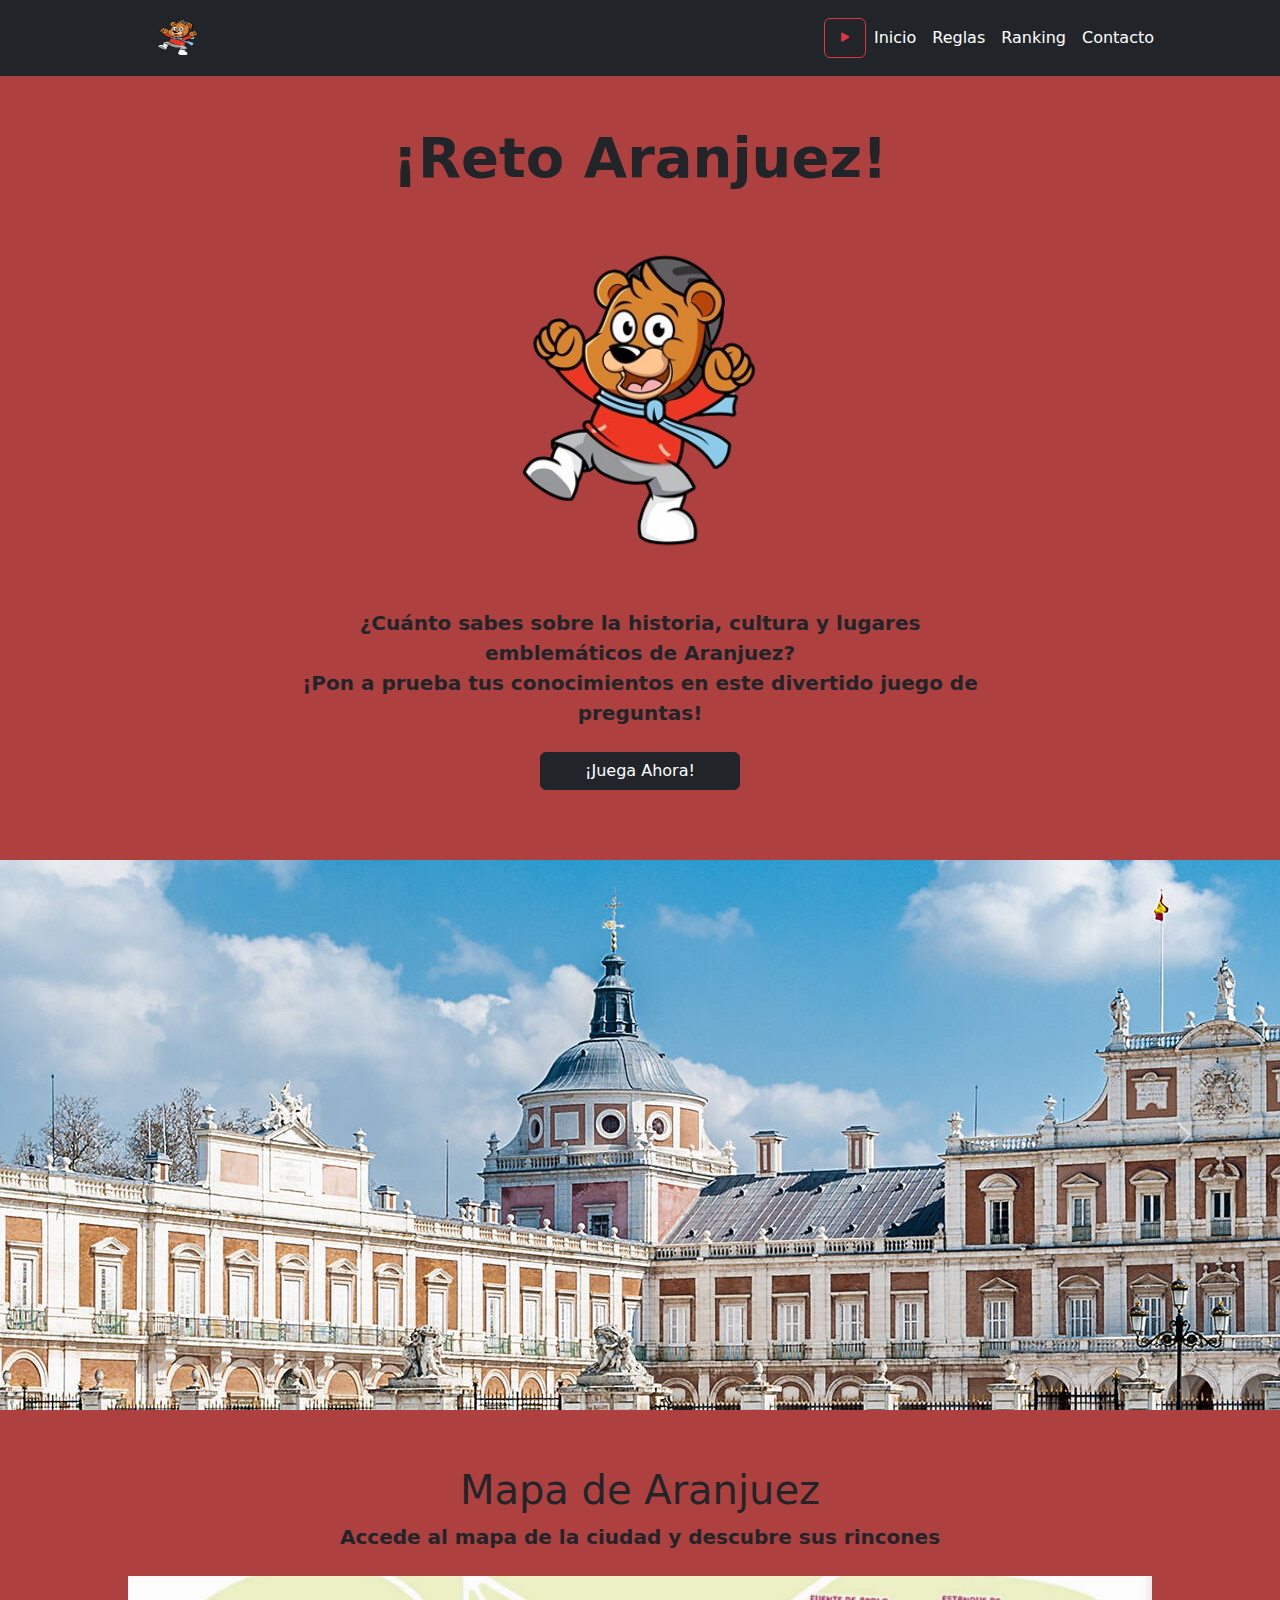
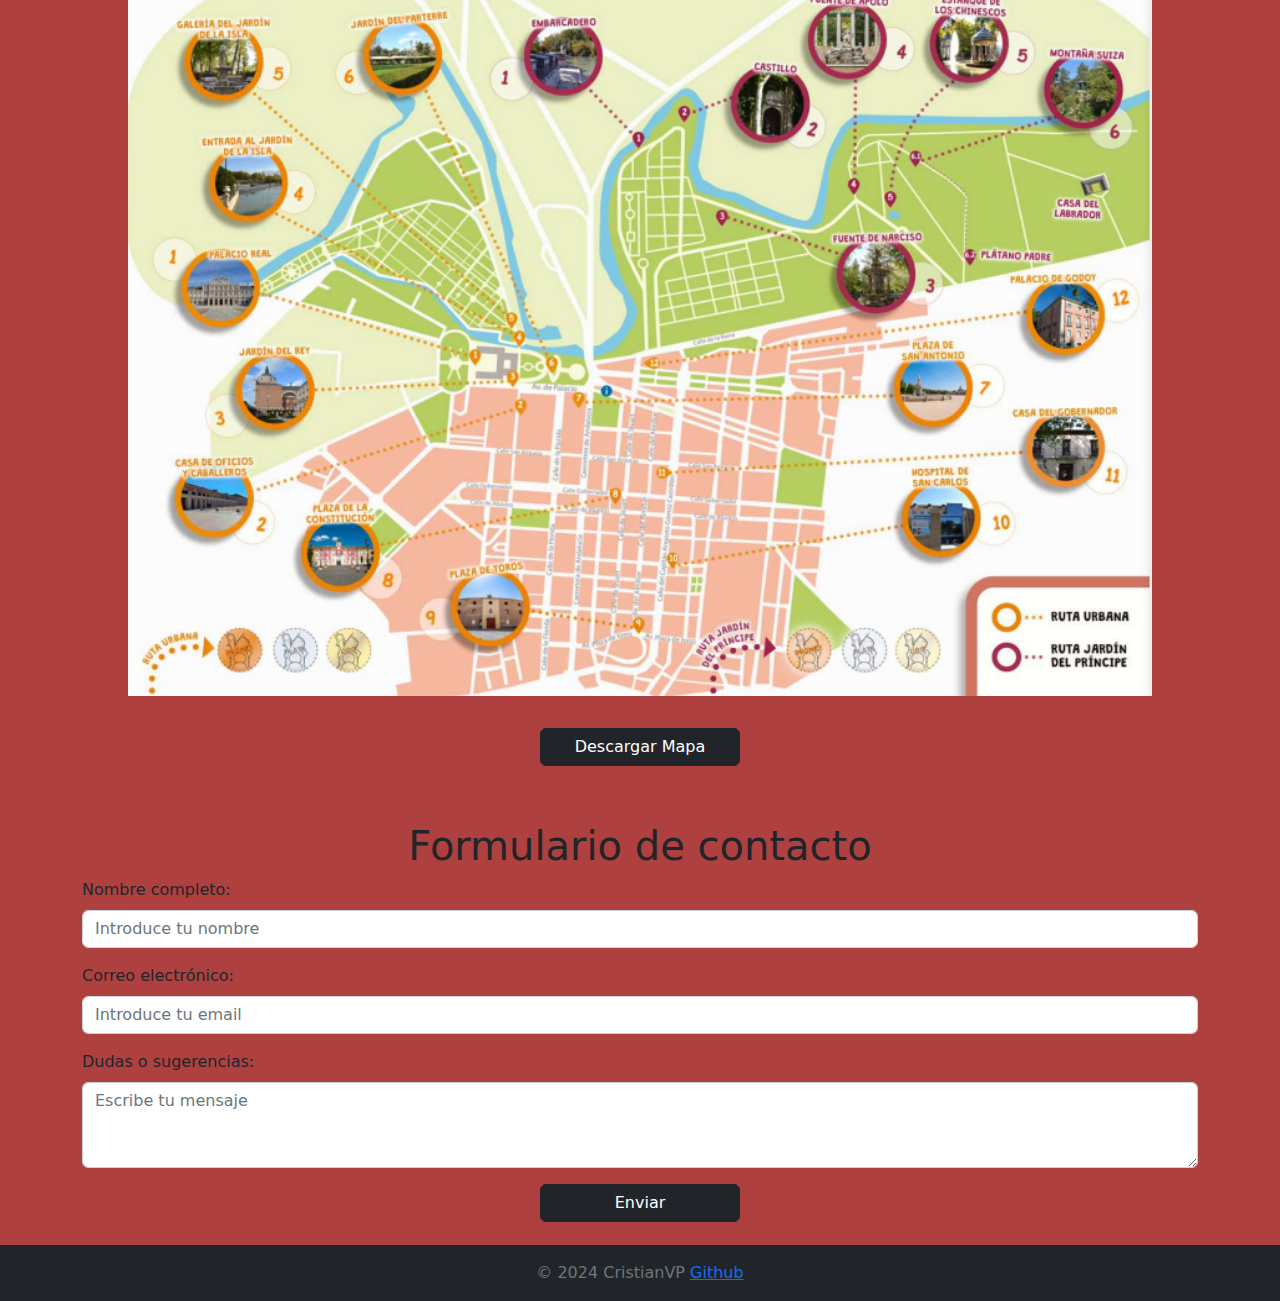
==== index.html @ f4d8a0d3 "cambio footer" ====
<!DOCTYPE html>
<html lang="en">

<head>
  <meta charset="utf-8" />
  <meta name="viewport" content="width=device-width, initial-scale=1, shrink-to-fit=no" />
  <meta name="description" content="Test your knowledge of Aranjuez in this fun and educational quiz game!" />
  <meta name="author" content="" />
  <title>Reto Aranjuez</title>
  <link rel="icon" type="image/x-icon" href="images/bear-7269323_1280.png" />
  <link href="https://cdn.jsdelivr.net/npm/bootstrap@5.3.3/dist/css/bootstrap.min.css" rel="stylesheet"
    integrity="sha384-QWTKZyjpPEjISv5WaRU9OFeRpok6YctnYmDr5pNlyT2bRjXh0JMhjY6hW+ALEwIH" crossorigin="anonymous">
  <link rel="stylesheet" href="https://cdn.jsdelivr.net/npm/bootstrap-icons@1.9.1/font/bootstrap-icons.css">
  <link href="css/styles.css" rel="stylesheet" />
</head>

<body>
  <nav class="navbar navbar-expand-lg navbar-light bg-dark">
    <div class="container px-lg-5">
      <a class="navbar-brand" href="#!">
        <img src="images/bear-7269323_1280.png" alt="Reto Aranjuez Logo" width="120" height="50">
      </a>
      <button class="navbar-toggler" type="button" data-bs-toggle="collapse" data-bs-target="#navbarSupportedContent"
        aria-controls="navbarSupportedContent" aria-expanded="false" aria-label="Toggle navigation">
        <span class="navbar-toggler-icon"></span>
      </button>
      <div class="collapse navbar-collapse" id="navbarSupportedContent">
        <ul class="navbar-nav ms-auto mb-2 mb-lg-0">
          <audio id="audio" src="audio.mp3" type="audio"></audio>
          <button id="btnReproducir" class="btn btn-outline-danger">
            <span id="iconoReproducir" class="bi bi-play-fill"></span>
          </button>

          <li class="nav-item">
            <a class="nav-link" aria-current="page" href="">Inicio</a>
          </li>
          <li class="nav-item">
            <a class="nav-link" href="#!">Reglas</a>
          </li>
          <li class="nav-item">
            <a class="nav-link" href="#!">Ranking</a>
          </li>
          <li class="nav-item">
            <a class="nav-link" href="contacto.html">Contacto</a>
          </li>
        </ul>
      </div>
    </div>
  </nav>

  <header class="py-5 hero-section">
    <div class="container px-lg-5">
      <div class="row d-flex justify-content-center align-items-center text-center">
        <div class="col-lg-8 col-md-10 mx-auto">
          <h1 class="display-4 fw-bold">¡Reto Aranjuez!</h1>
          <img src="images/bear-7269323_1280.png" width="100%"></img>
          <p class="lead mb-4 fw-bold">¿Cuánto sabes sobre la historia, cultura y lugares emblemáticos de Aranjuez?
            <br>¡Pon a
            prueba tus conocimientos en este divertido juego de preguntas!</p>
          <a class="btn btn-dark" href="#!">¡Juega Ahora!</a>
        </div>
      </div>
    </div>
  </header>

  <div id="carouselExample" class="carousel slide">
    <div class="carousel-inner">
      <div class="carousel-item active">
        <img src="images/aranjuez.jpg" alt="palacio">
      </div>
      <div class="carousel-item">
        <img src="images/aranjuez2.jpeg" alt="chinescos">
      </div>
      <div class="carousel-item">
        <img src="images/aranjuez3.jpg" alt="fuente">
      </div>
    </div>
    <button class="carousel-control-prev" type="button" data-bs-target="#carouselExample" data-bs-slide="prev">
      <span class="carousel-control-prev-icon" aria-hidden="true"></span>
      <span class="visually-hidden">Previous</span>
    </button>
    <button class="carousel-control-next" type="button" data-bs-target="#carouselExample" data-bs-slide="next">
      <span class="carousel-control-next-icon" aria-hidden="true"></span>
      <span class="visually-hidden">Next</span>
    </button>
  </div>

  <div class="map">
    <h1 class="title-form">Mapa de Aranjuez</h1>
    <p class="lead mb-4 fw-bold text-center">Accede al mapa de la ciudad y descubre sus rincones</p>
    <div class="map-image">
      <img src="images/mapa.png" alt="Aranjuez Map Image" width="1080" height="720">
    </div>
    <button type="button" class="btn btn-dark" download="mapa.png">Descargar Mapa</button>
  </div>

  <div class="container mt-3">
    <h1 class="title-form">Formulario de contacto</h1>
    <div class="mb-3">
      <label for="nombre" class="form-label">Nombre completo:</label>
      <input type="text" class="form-control" id="nombre" name="nombre" placeholder="Introduce tu nombre" required>
    </div>

    <div class="mb-3">
      <label for="email" class="form-label">Correo electrónico:</label>
      <input type="email" class="form-control" id="email" name="email" placeholder="Introduce tu email" required>
    </div>

    <div class="mb-3">
      <label for="dudas" class="form-label">Dudas o sugerencias:</label>
      <textarea class="form-control" id="dudas" name="dudas" rows="3" placeholder="Escribe tu mensaje"
        required></textarea>
    </div>

    <button type="submit" class="btn btn-dark">Enviar</button>
    </form>
  </div>

  <footer class="py-3 bg-dark">
    <div class="container">
      <p class="m-0 text-center text-muted ">
        &copy; 2024 CristianVP <a href="https://github.com/cristianvpe">Github</a>
      </p>
    </div>
  </footer>
  <script src="https://code.jquery.com/jquery-3.6.3.min.js"></script>
  <script src="https://cdn.jsdelivr.net/npm/bootstrap@5.3.3/dist/js/bootstrap.bundle.min.js"></script>
 
  <script src="js/scripts.js"></script>
</body>

</html>
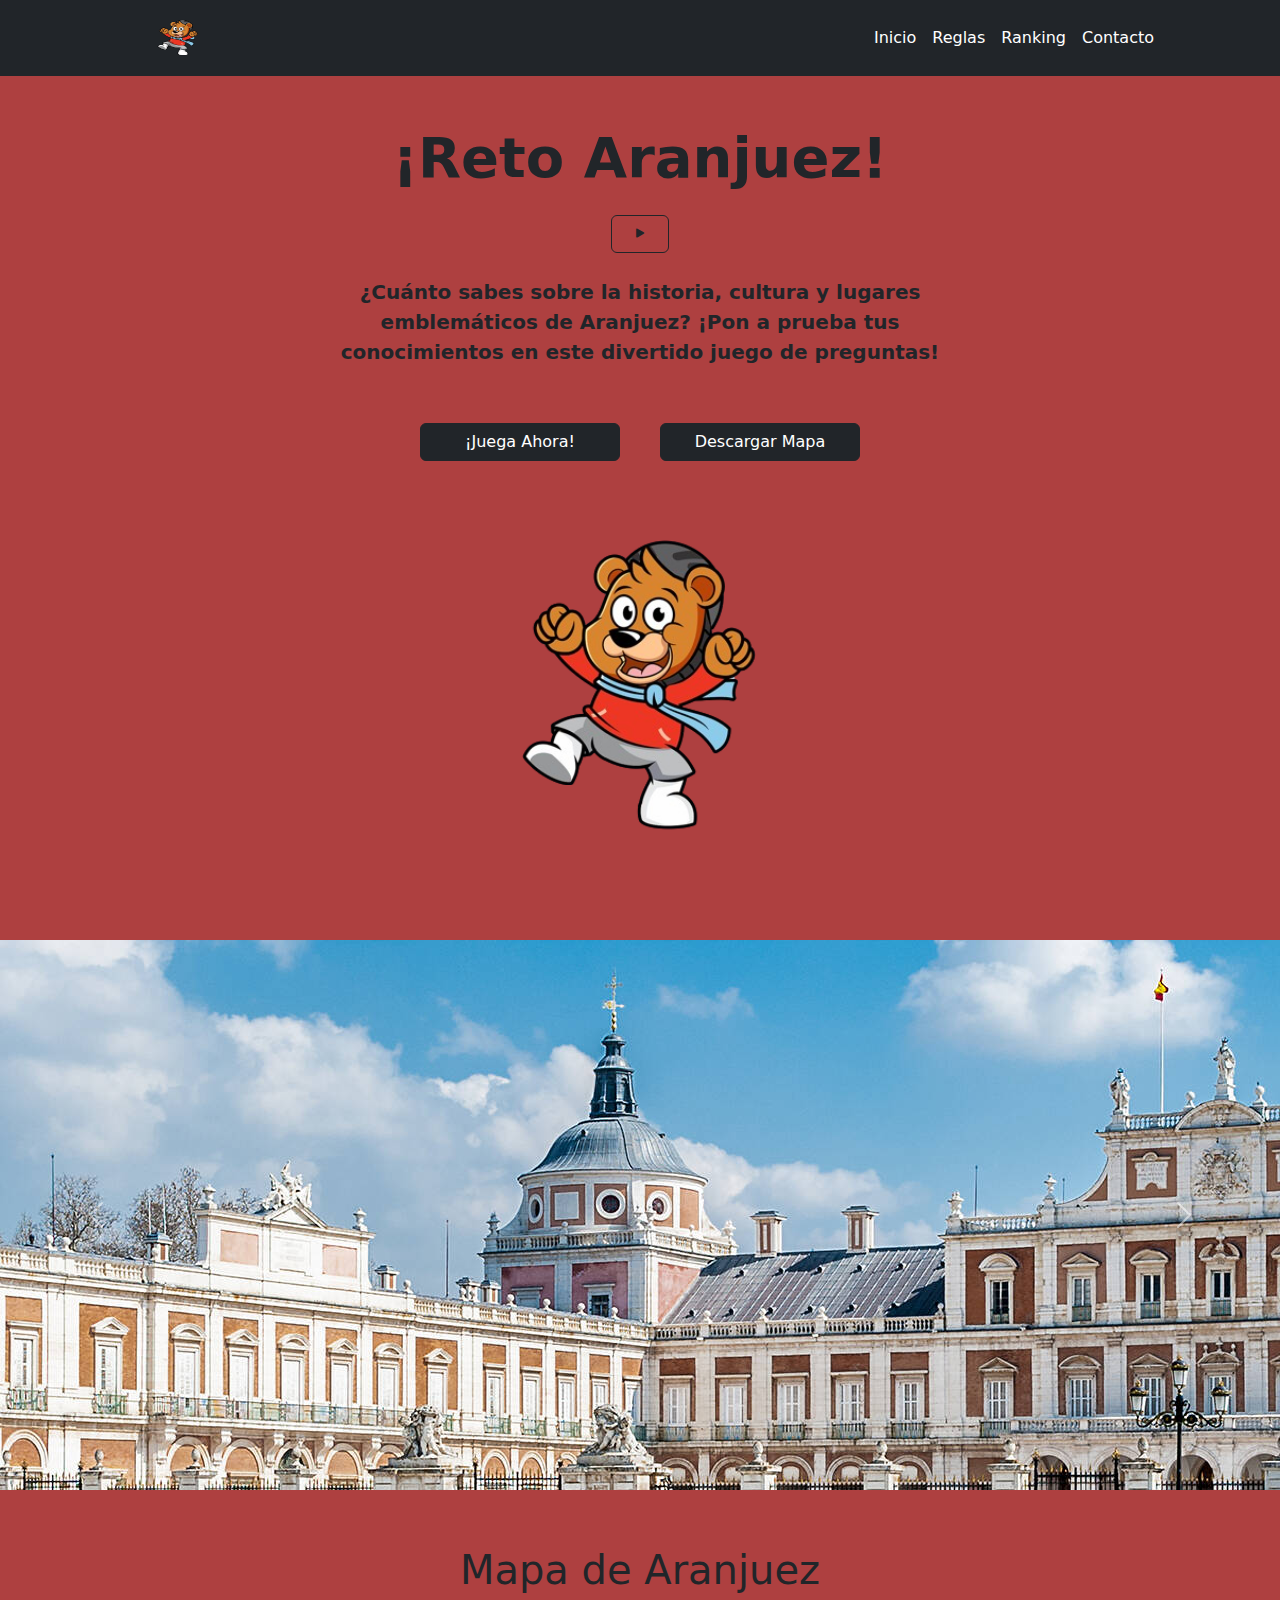
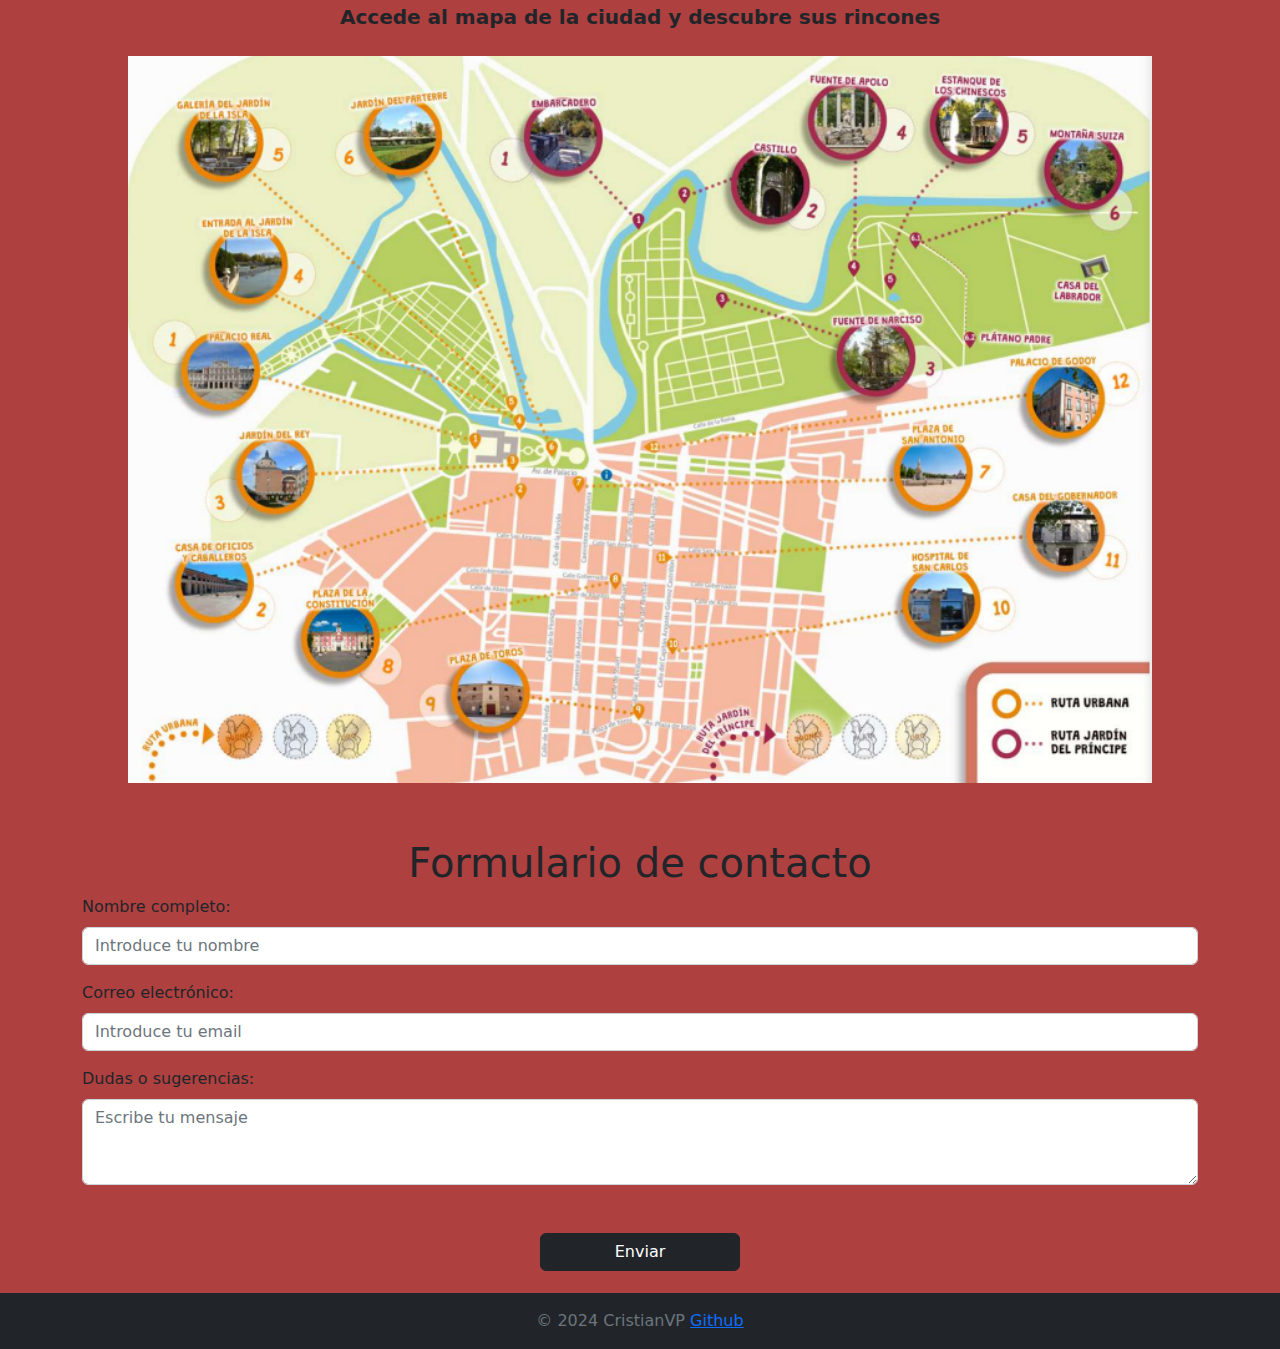
==== commit 25299d90: "modificaciones" ====
--- a/index.html
+++ b/index.html
@@ -26,10 +26,10 @@
       </button>
       <div class="collapse navbar-collapse" id="navbarSupportedContent">
         <ul class="navbar-nav ms-auto mb-2 mb-lg-0">
-          <audio id="audio" src="audio.mp3" type="audio"></audio>
+          <!-- <audio id="audio" src="audio.mp3" type="audio"></audio>
           <button id="btnReproducir" class="btn btn-outline-danger">
             <span id="iconoReproducir" class="bi bi-play-fill"></span>
-          </button>
+          </button> -->
 
           <li class="nav-item">
             <a class="nav-link" aria-current="page" href="">Inicio</a>
@@ -41,7 +41,7 @@
             <a class="nav-link" href="#!">Ranking</a>
           </li>
           <li class="nav-item">
-            <a class="nav-link" href="contacto.html">Contacto</a>
+            <a class="nav-link" href="#!">Contacto</a>
           </li>
         </ul>
       </div>
@@ -52,12 +52,28 @@
     <div class="container px-lg-5">
       <div class="row d-flex justify-content-center align-items-center text-center">
         <div class="col-lg-8 col-md-10 mx-auto">
-          <h1 class="display-4 fw-bold">¡Reto Aranjuez!</h1>
+
+          <h1 class="display-4 fw-bold mb-4">¡Reto Aranjuez!</h1>
+
+          <div class="audio-controls text-center">
+            <audio id="audio" src="audio.mp3" type="audio"></audio>
+            <button id="btnReproducir" class="btn btn-outline-dark">
+              <span id="iconoReproducir" class="bi bi-play-fill"></span>
+            </button>
+          </div>
+
+          <div class="text-content mt-4">
+            <p class="lead mb-4 fw-bold">¿Cuánto sabes sobre la historia, cultura y lugares emblemáticos de Aranjuez?
+              ¡Pon a prueba tus conocimientos en este divertido juego de preguntas!</p>
+          </div>
+
+          <div class="d-flex justify-content-center">
+            <a class="btn btn-dark me-2" href="#!">¡Juega Ahora!</a>
+            <div class=""></div>
+            <a class="btn btn-dark" href="images/mapa.png">Descargar Mapa</a>
+          </div>
+
           <img src="images/bear-7269323_1280.png" width="100%"></img>
-          <p class="lead mb-4 fw-bold">¿Cuánto sabes sobre la historia, cultura y lugares emblemáticos de Aranjuez?
-            <br>¡Pon a
-            prueba tus conocimientos en este divertido juego de preguntas!</p>
-          <a class="btn btn-dark" href="#!">¡Juega Ahora!</a>
         </div>
       </div>
     </div>
@@ -89,9 +105,8 @@
     <h1 class="title-form">Mapa de Aranjuez</h1>
     <p class="lead mb-4 fw-bold text-center">Accede al mapa de la ciudad y descubre sus rincones</p>
     <div class="map-image">
-      <img src="images/mapa.png" alt="Aranjuez Map Image" width="1080" height="720">
+      <img src="images/mapa.png" alt="Aranjuez Map Image" style="max-width: 100%; height: auto; margin: 0;">
     </div>
-    <button type="button" class="btn btn-dark" download="mapa.png">Descargar Mapa</button>
   </div>
 
   <div class="container mt-3">
@@ -112,8 +127,9 @@
         required></textarea>
     </div>
 
-    <button type="submit" class="btn btn-dark">Enviar</button>
-    </form>
+    <div class="d-flex justify-content-center">
+      <button type="submit" id="formulario" class="btn btn-dark text-center">Enviar</button>
+    </div>
   </div>
 
   <footer class="py-3 bg-dark">
@@ -125,7 +141,7 @@
   </footer>
   <script src="https://code.jquery.com/jquery-3.6.3.min.js"></script>
   <script src="https://cdn.jsdelivr.net/npm/bootstrap@5.3.3/dist/js/bootstrap.bundle.min.js"></script>
- 
+
   <script src="js/scripts.js"></script>
 </body>
 
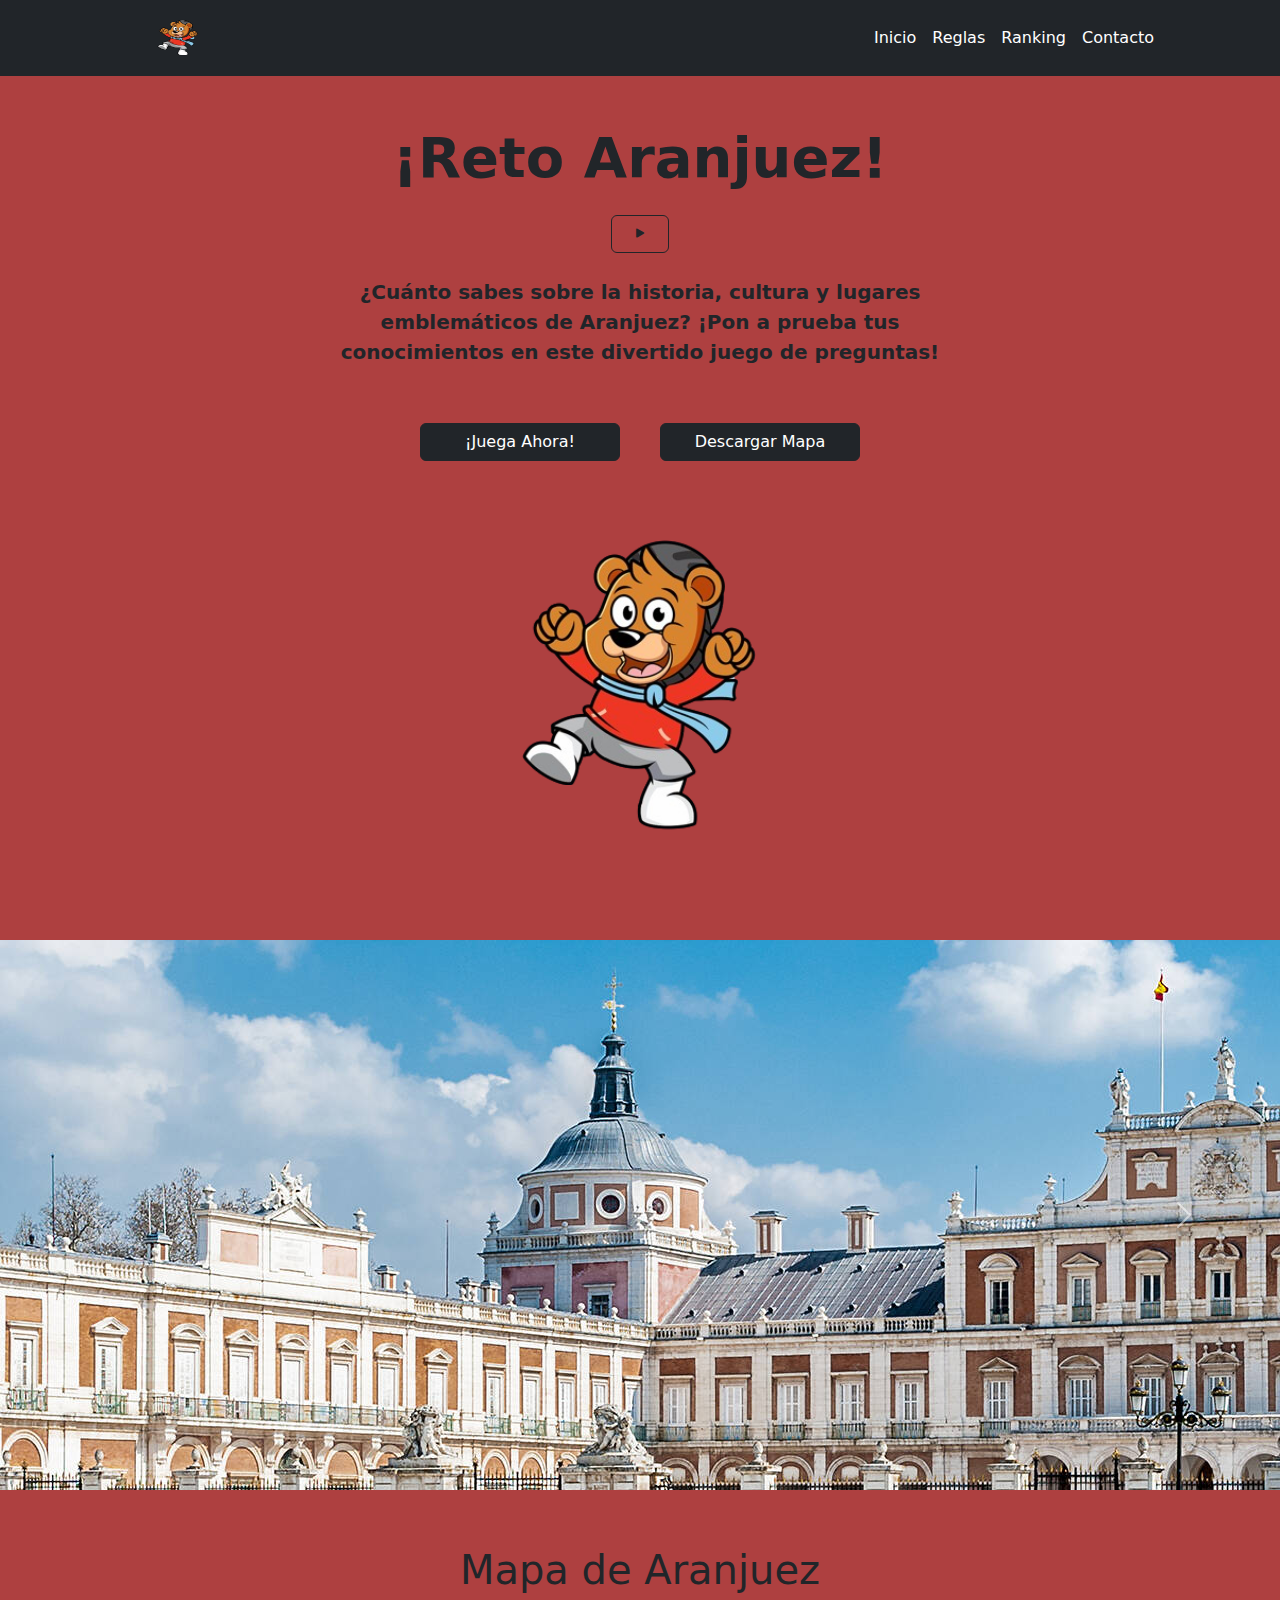
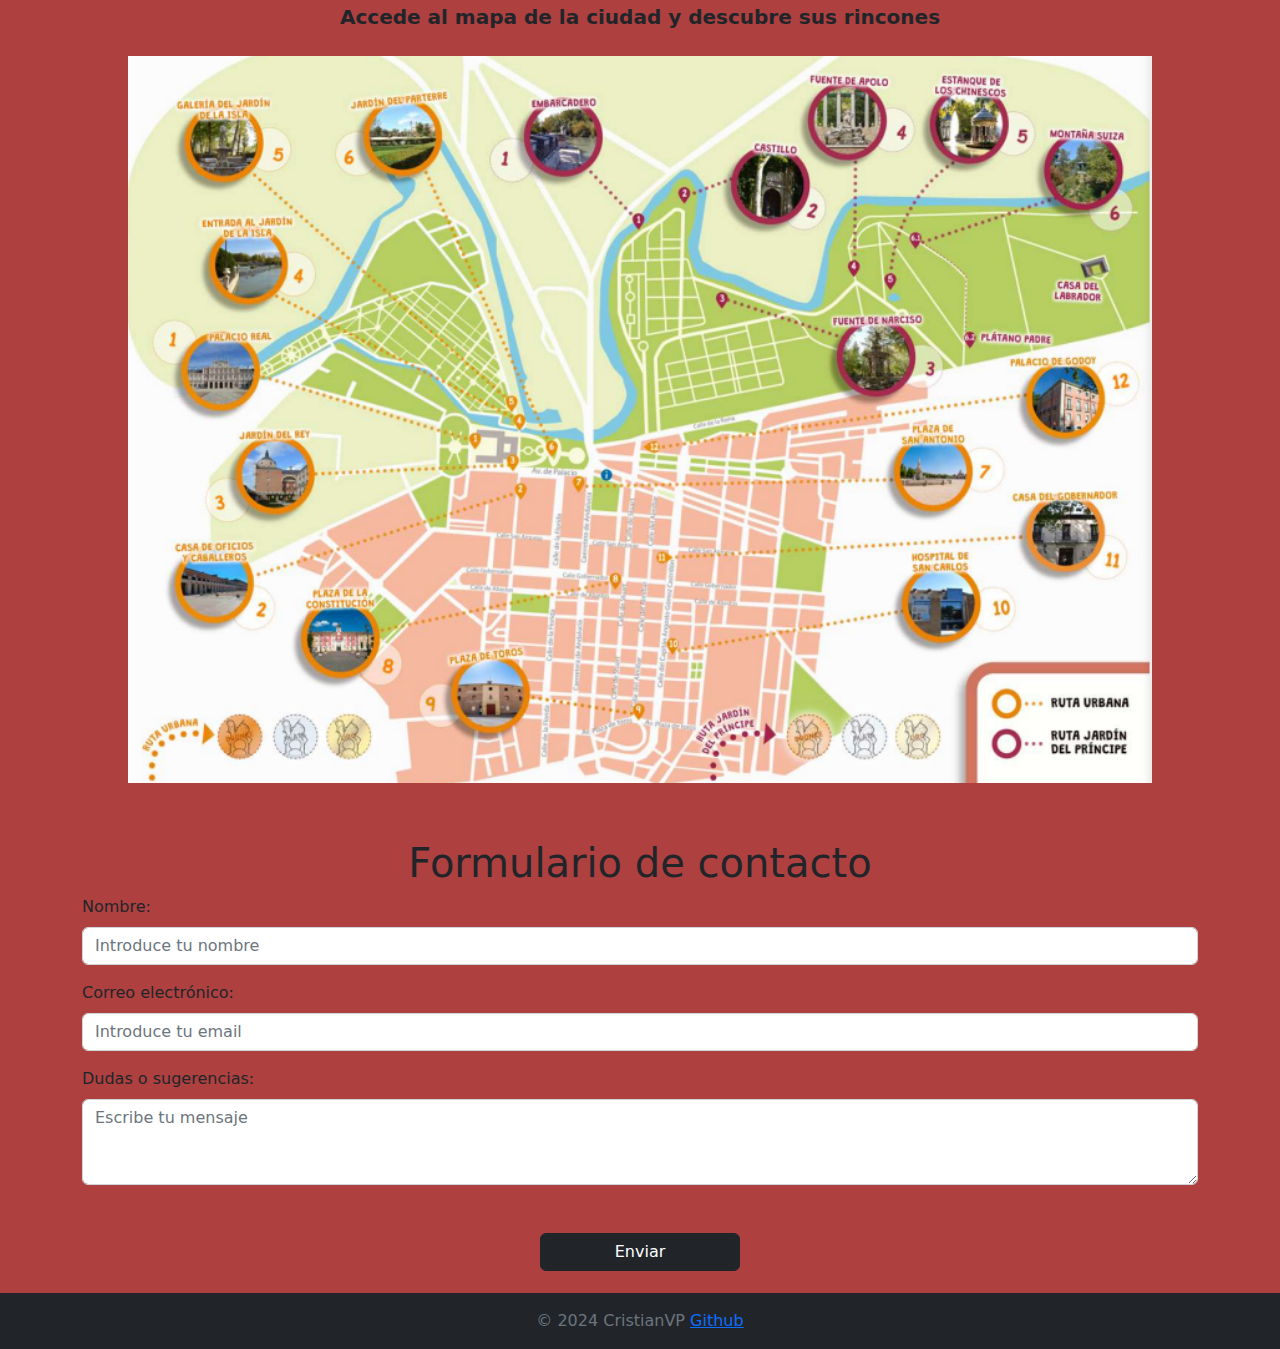
==== commit a6e8e215: "cambio formulario" ====
--- a/index.html
+++ b/index.html
@@ -112,7 +112,7 @@
   <div class="container mt-3">
     <h1 class="title-form">Formulario de contacto</h1>
     <div class="mb-3">
-      <label for="nombre" class="form-label">Nombre completo:</label>
+      <label for="nombre" class="form-label">Nombre:</label>
       <input type="text" class="form-control" id="nombre" name="nombre" placeholder="Introduce tu nombre" required>
     </div>
 
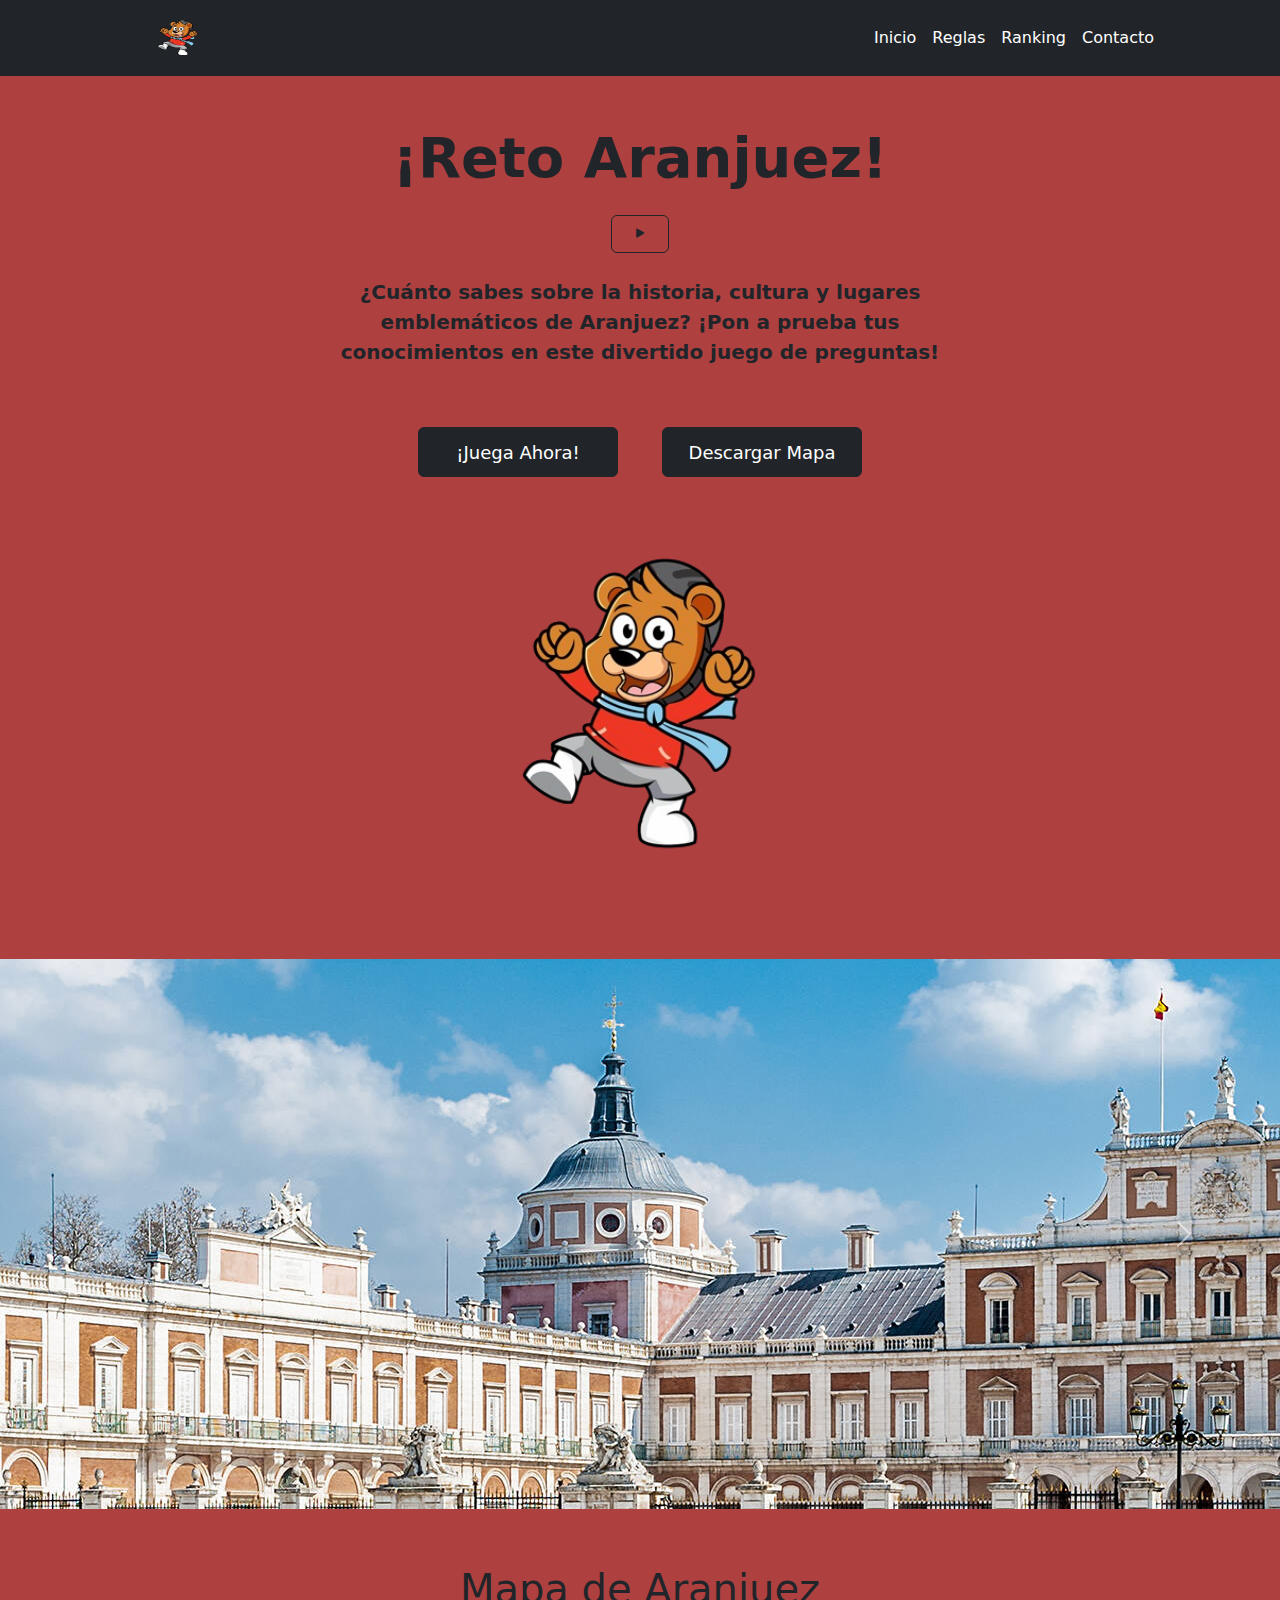
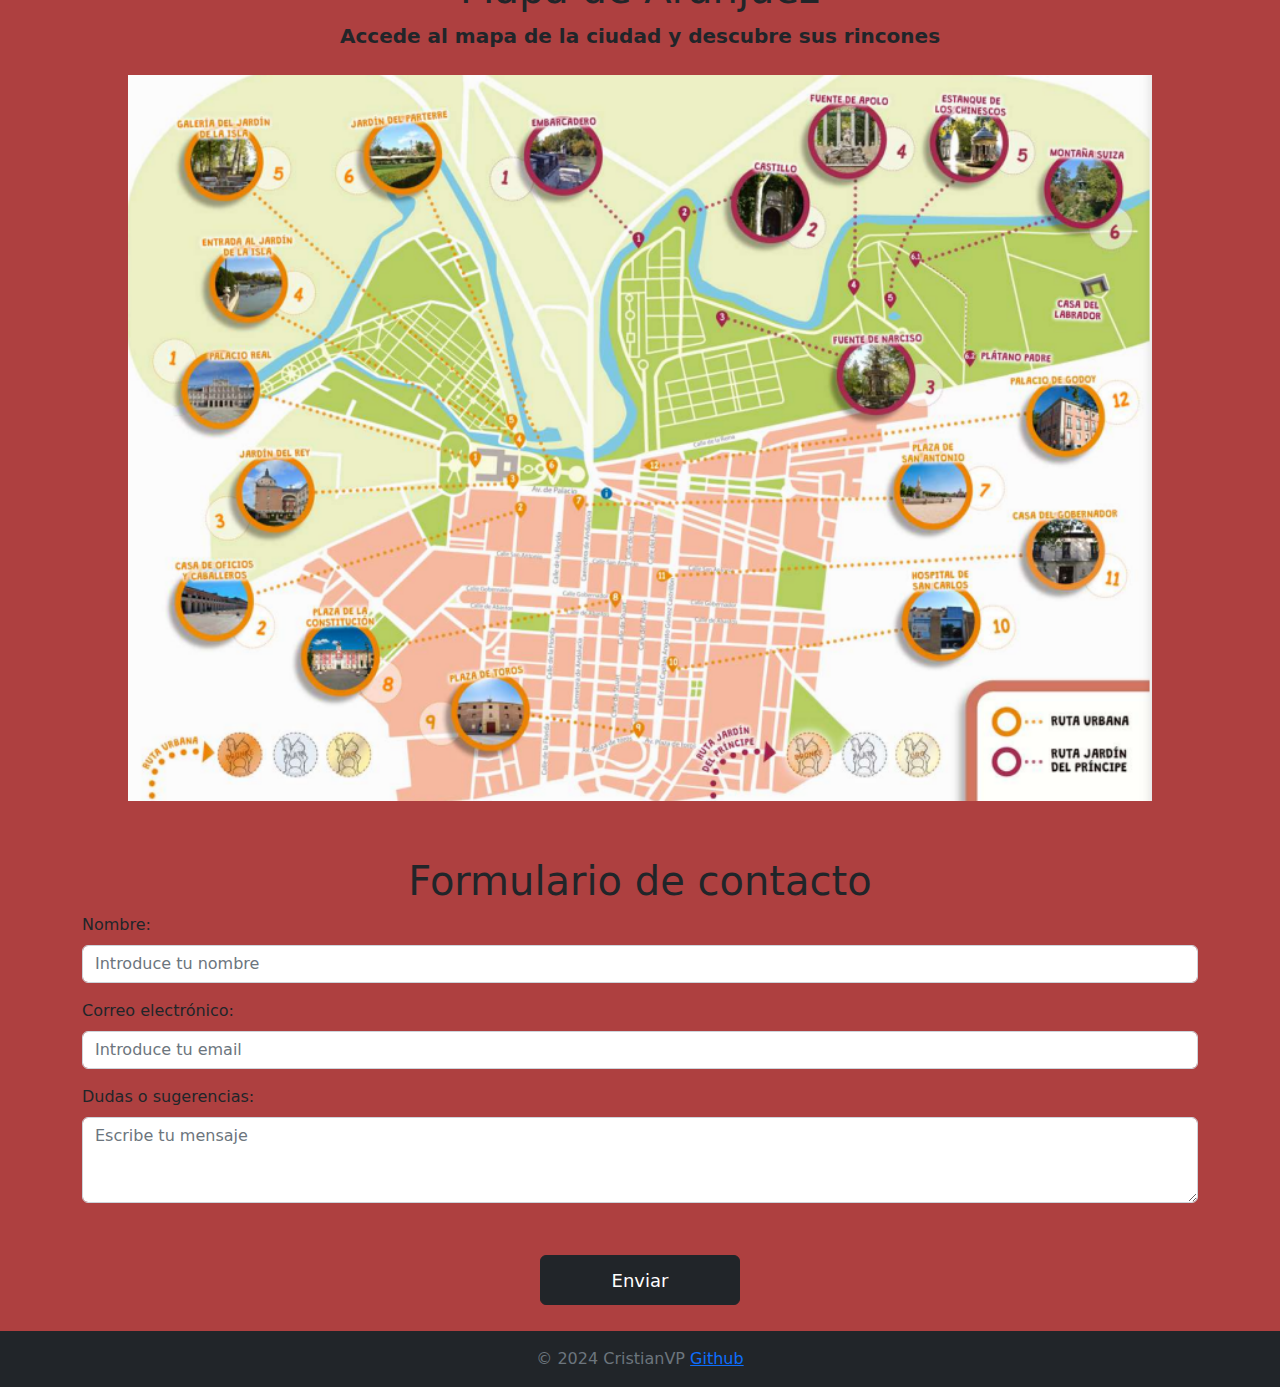
==== commit 46d79482: "modificaciones" ====
--- a/index.html
+++ b/index.html
@@ -52,7 +52,6 @@
     <div class="container px-lg-5">
       <div class="row d-flex justify-content-center align-items-center text-center">
         <div class="col-lg-8 col-md-10 mx-auto">
-
           <h1 class="display-4 fw-bold mb-4">¡Reto Aranjuez!</h1>
 
           <div class="audio-controls text-center">
@@ -69,8 +68,8 @@
 
           <div class="d-flex justify-content-center">
             <a class="btn btn-dark me-2" href="#!">¡Juega Ahora!</a>
-            <div class=""></div>
-            <a class="btn btn-dark" href="images/mapa.png">Descargar Mapa</a>
+            <div class="btnMapa"></div>
+            <a class="btn btn-dark" href="images/mapa.png" target="_blank">Descargar Mapa</a>
           </div>
 
           <img src="images/bear-7269323_1280.png" width="100%"></img>
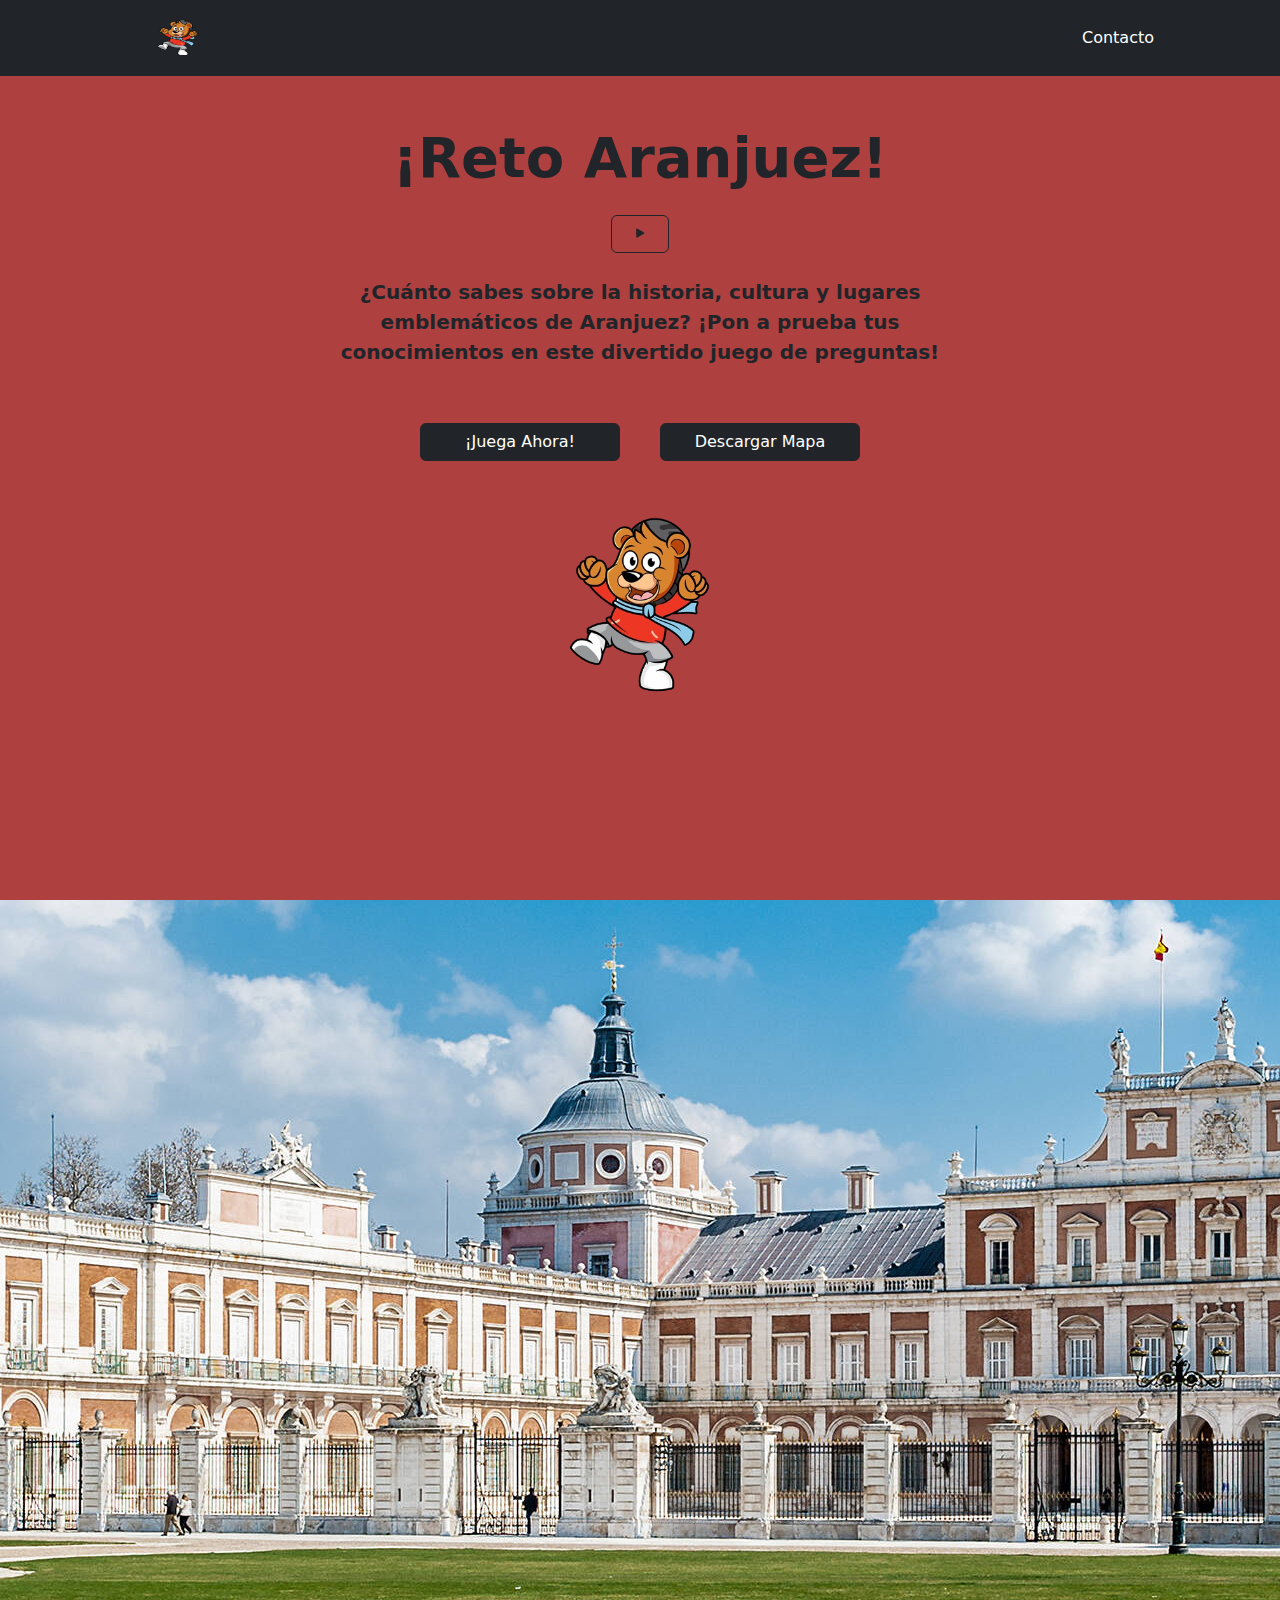
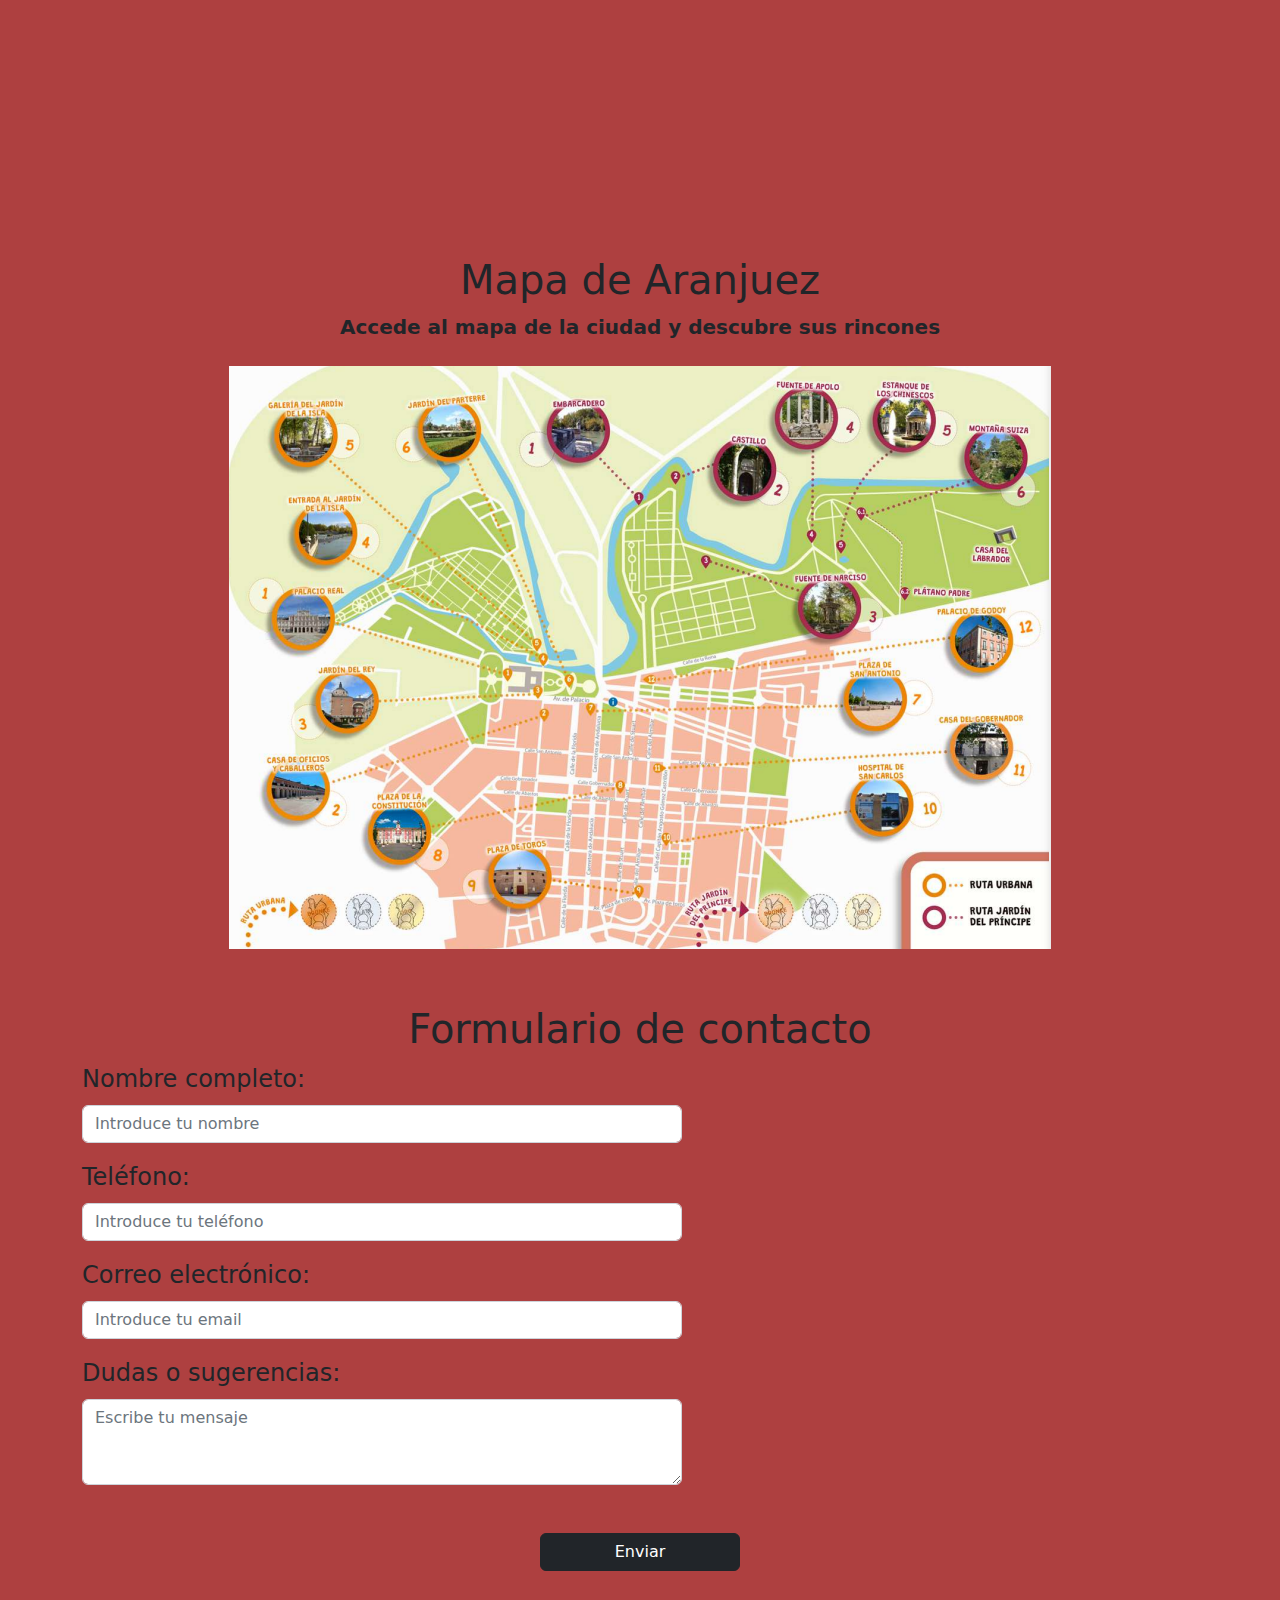
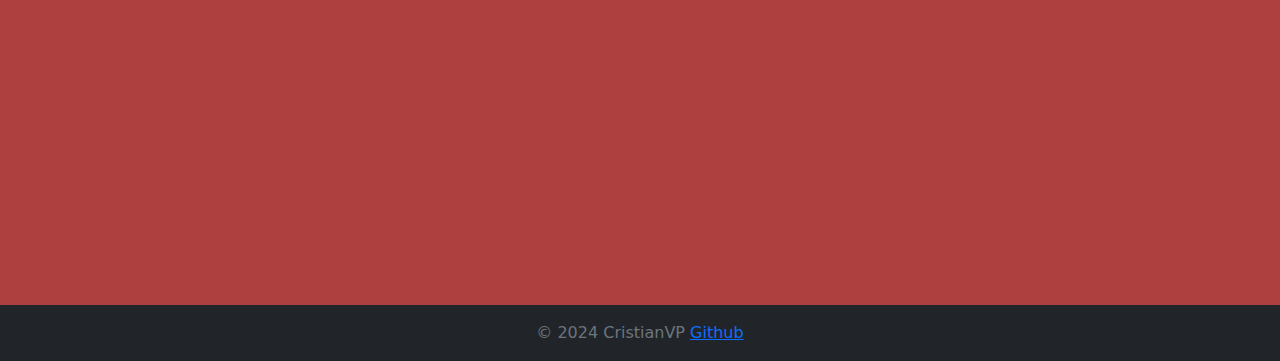
==== commit 8881d94b: "cambios" ====
--- a/index.html
+++ b/index.html
@@ -12,94 +12,101 @@
     integrity="sha384-QWTKZyjpPEjISv5WaRU9OFeRpok6YctnYmDr5pNlyT2bRjXh0JMhjY6hW+ALEwIH" crossorigin="anonymous">
   <link rel="stylesheet" href="https://cdn.jsdelivr.net/npm/bootstrap-icons@1.9.1/font/bootstrap-icons.css">
   <link href="css/styles.css" rel="stylesheet" />
+  <link rel="stylesheet" href="https://cdnjs.cloudflare.com/ajax/libs/animate.css/4.1.1/animate.min.css" />
 </head>
 
 <body>
-  <nav class="navbar navbar-expand-lg navbar-light bg-dark">
-    <div class="container px-lg-5">
-      <a class="navbar-brand" href="#!">
-        <img src="images/bear-7269323_1280.png" alt="Reto Aranjuez Logo" width="120" height="50">
-      </a>
-      <button class="navbar-toggler" type="button" data-bs-toggle="collapse" data-bs-target="#navbarSupportedContent"
-        aria-controls="navbarSupportedContent" aria-expanded="false" aria-label="Toggle navigation">
-        <span class="navbar-toggler-icon"></span>
-      </button>
-      <div class="collapse navbar-collapse" id="navbarSupportedContent">
-        <ul class="navbar-nav ms-auto mb-2 mb-lg-0">
-          <!-- <audio id="audio" src="audio.mp3" type="audio"></audio>
+  <div class="vh-100">
+    <nav class="navbar navbar-expand-lg navbar-light bg-dark">
+      <div class="container px-lg-5">
+        <a class="navbar-brand" href="#!">
+          <img src="images/bear-7269323_1280.png" alt="Reto Aranjuez Logo" width="120" height="50">
+        </a>
+        <button class="navbar-toggler" type="button" data-bs-toggle="collapse" data-bs-target="#navbarSupportedContent"
+          aria-controls="navbarSupportedContent" aria-expanded="false" aria-label="Toggle navigation">
+          <span class="navbar-toggler-icon"></span>
+        </button>
+        <div class="collapse navbar-collapse" id="navbarSupportedContent">
+          <ul class="navbar-nav ms-auto mb-2 mb-lg-0">
+            <!-- <audio id="audio" src="audio.mp3" type="audio"></audio>
           <button id="btnReproducir" class="btn btn-outline-danger">
             <span id="iconoReproducir" class="bi bi-play-fill"></span>
           </button> -->
 
-          <li class="nav-item">
-            <a class="nav-link" aria-current="page" href="">Inicio</a>
-          </li>
-          <li class="nav-item">
-            <a class="nav-link" href="#!">Reglas</a>
-          </li>
-          <li class="nav-item">
+            <!-- <li class="nav-item">
+              <a class="nav-link" aria-current="page" href="">Inicio</a>
+            </li> -->
+            <li class="nav-item">
+              <a class="nav-link" href="#formulario">Contacto</a>
+            </li>
+            <!-- <li class="nav-item">
             <a class="nav-link" href="#!">Ranking</a>
           </li>
           <li class="nav-item">
             <a class="nav-link" href="#!">Contacto</a>
-          </li>
-        </ul>
-      </div>
-    </div>
-  </nav>
-
-  <header class="py-5 hero-section">
-    <div class="container px-lg-5">
-      <div class="row d-flex justify-content-center align-items-center text-center">
-        <div class="col-lg-8 col-md-10 mx-auto">
-          <h1 class="display-4 fw-bold mb-4">¡Reto Aranjuez!</h1>
-
-          <div class="audio-controls text-center">
-            <audio id="audio" src="audio.mp3" type="audio"></audio>
-            <button id="btnReproducir" class="btn btn-outline-dark">
-              <span id="iconoReproducir" class="bi bi-play-fill"></span>
-            </button>
-          </div>
-
-          <div class="text-content mt-4">
-            <p class="lead mb-4 fw-bold">¿Cuánto sabes sobre la historia, cultura y lugares emblemáticos de Aranjuez?
-              ¡Pon a prueba tus conocimientos en este divertido juego de preguntas!</p>
-          </div>
-
-          <div class="d-flex justify-content-center">
-            <a class="btn btn-dark me-2" href="#!">¡Juega Ahora!</a>
-            <div class="btnMapa"></div>
-            <a class="btn btn-dark" href="images/mapa.png" target="_blank">Descargar Mapa</a>
-          </div>
-
-          <img src="images/bear-7269323_1280.png" width="100%"></img>
+          </li> -->
+          </ul>
         </div>
       </div>
+    </nav>
+
+    <header class="py-5 hero-section">
+      <div class="container px-lg-5">
+        <div class="row d-flex justify-content-center align-items-center text-center">
+          <div class="col-lg-8 col-md-10 mx-auto">
+            <h1 class="display-4 fw-bold mb-4">¡Reto Aranjuez!</h1>
+
+            <div title="Pulsa para repoducir" class="audio-controls text-center">
+              <audio id="audio" src="audio.mp3" type="audio"></audio>
+              <button id="btnReproducir" class="btn btn-outline-dark">
+                <span id="iconoReproducir" class="bi bi-play-fill"></span>
+              </button>
+            </div>
+
+            <div class="text-content mt-4">
+              <p class="lead mb-4 fw-bold">¿Cuánto sabes sobre la historia, cultura y lugares emblemáticos de Aranjuez?
+                ¡Pon a prueba tus conocimientos en este divertido juego de preguntas!</p>
+            </div>
+
+            <div class="d-flex justify-content-center">
+              <a class="btn btn-dark me-2 animate__animated animate__bounceIn animate__infinite" href="#!">¡Juega
+                Ahora!</a>
+              <div class="btnMapa"></div>
+              <a class="btn btn-dark" href="images/mapa.png" target="_blank">Descargar Mapa</a>
+            </div>
+
+            <img src="images/bear-7269323_1280.png" width="60%"></img>
+          </div>
+        </div>
+      </div>
+  </div>
+  </header>
+  
+  <div class="vh-100 d-flex">
+    <div id="carouselExample" class="carousel slide flex-shrink-0 position-relative">
+      <div class="carousel-inner">
+        <div class="carousel-item active">
+          <img src="images/aranjuez.jpg" alt="palacio" class="w-100 h-100">
+        </div>
+        <div class="carousel-item">
+          <img src="images/aranjuez2.jpeg" alt="chinescos" class="w-100 h-100">
+        </div>
+        <div class="carousel-item">
+          <img src="images/aranjuez3.jpg" alt="fuente" class="w-100 h-100">
+        </div>
+      </div>
+      <button class="carousel-control-prev" type="button" data-bs-target="#carouselExample" data-bs-slide="prev">
+        <span class="carousel-control-prev-icon" aria-hidden="true"></span>
+        <span class="visually-hidden">Previous</span>
+      </button>
+      <button class="carousel-control-next" type="button" data-bs-target="#carouselExample" data-bs-slide="next">
+        <span class="carousel-control-next-icon" aria-hidden="true"></span>
+        <span class="visually-hidden">Next</span>
+      </button>
     </div>
-  </header>
-
-  <div id="carouselExample" class="carousel slide">
-    <div class="carousel-inner">
-      <div class="carousel-item active">
-        <img src="images/aranjuez.jpg" alt="palacio">
-      </div>
-      <div class="carousel-item">
-        <img src="images/aranjuez2.jpeg" alt="chinescos">
-      </div>
-      <div class="carousel-item">
-        <img src="images/aranjuez3.jpg" alt="fuente">
-      </div>
-    </div>
-    <button class="carousel-control-prev" type="button" data-bs-target="#carouselExample" data-bs-slide="prev">
-      <span class="carousel-control-prev-icon" aria-hidden="true"></span>
-      <span class="visually-hidden">Previous</span>
-    </button>
-    <button class="carousel-control-next" type="button" data-bs-target="#carouselExample" data-bs-slide="next">
-      <span class="carousel-control-next-icon" aria-hidden="true"></span>
-      <span class="visually-hidden">Next</span>
-    </button>
   </div>
 
+  <div class="vh-100 d-flex-basis">
   <div class="map">
     <h1 class="title-form">Mapa de Aranjuez</h1>
     <p class="lead mb-4 fw-bold text-center">Accede al mapa de la ciudad y descubre sus rincones</p>
@@ -108,36 +115,49 @@
     </div>
   </div>
 
-  <div class="container mt-3">
-    <h1 class="title-form">Formulario de contacto</h1>
+
+
+  <div class="container mt-3 vh-100">
+    <h1 class="title-form" id="formulario">Formulario de contacto</h1>
     <div class="mb-3">
-      <label for="nombre" class="form-label">Nombre:</label>
+      <label for="nombre" class="form-label fs-4 text-center">Nombre completo:</label>
       <input type="text" class="form-control" id="nombre" name="nombre" placeholder="Introduce tu nombre" required>
+    </div>
+  
+    <div class="mb-3">
+      <label for="nombre" class="form-label fs-4 text-center">Teléfono:</label>
+      <input type="text" class="form-control" id="telefono" name="telefono" placeholder="Introduce tu teléfono" required>
     </div>
 
     <div class="mb-3">
-      <label for="email" class="form-label">Correo electrónico:</label>
+      <label for="email" class="form-label fs-4 text-center">Correo electrónico:</label>
       <input type="email" class="form-control" id="email" name="email" placeholder="Introduce tu email" required>
     </div>
-
+  
     <div class="mb-3">
-      <label for="dudas" class="form-label">Dudas o sugerencias:</label>
-      <textarea class="form-control" id="dudas" name="dudas" rows="3" placeholder="Escribe tu mensaje"
-        required></textarea>
+      <label for="dudas" class="form-label fs-4 text-center">Dudas o sugerencias:</label>
+      <textarea class="form-control" id="dudas" name="dudas" rows="3" placeholder="Escribe tu mensaje" required></textarea>
     </div>
-
+  
     <div class="d-flex justify-content-center">
       <button type="submit" id="formulario" class="btn btn-dark text-center">Enviar</button>
     </div>
   </div>
+  
+
 
   <footer class="py-3 bg-dark">
     <div class="container">
       <p class="m-0 text-center text-muted ">
         &copy; 2024 CristianVP <a href="https://github.com/cristianvpe">Github</a>
       </p>
+      <div id="scroll-button-container">
+        <img id="myBtn" src="images/arrow-up.svg" onclick="topFunction()" >
+      </div>
     </div>
   </footer>
+
+
   <script src="https://code.jquery.com/jquery-3.6.3.min.js"></script>
   <script src="https://cdn.jsdelivr.net/npm/bootstrap@5.3.3/dist/js/bootstrap.bundle.min.js"></script>
 
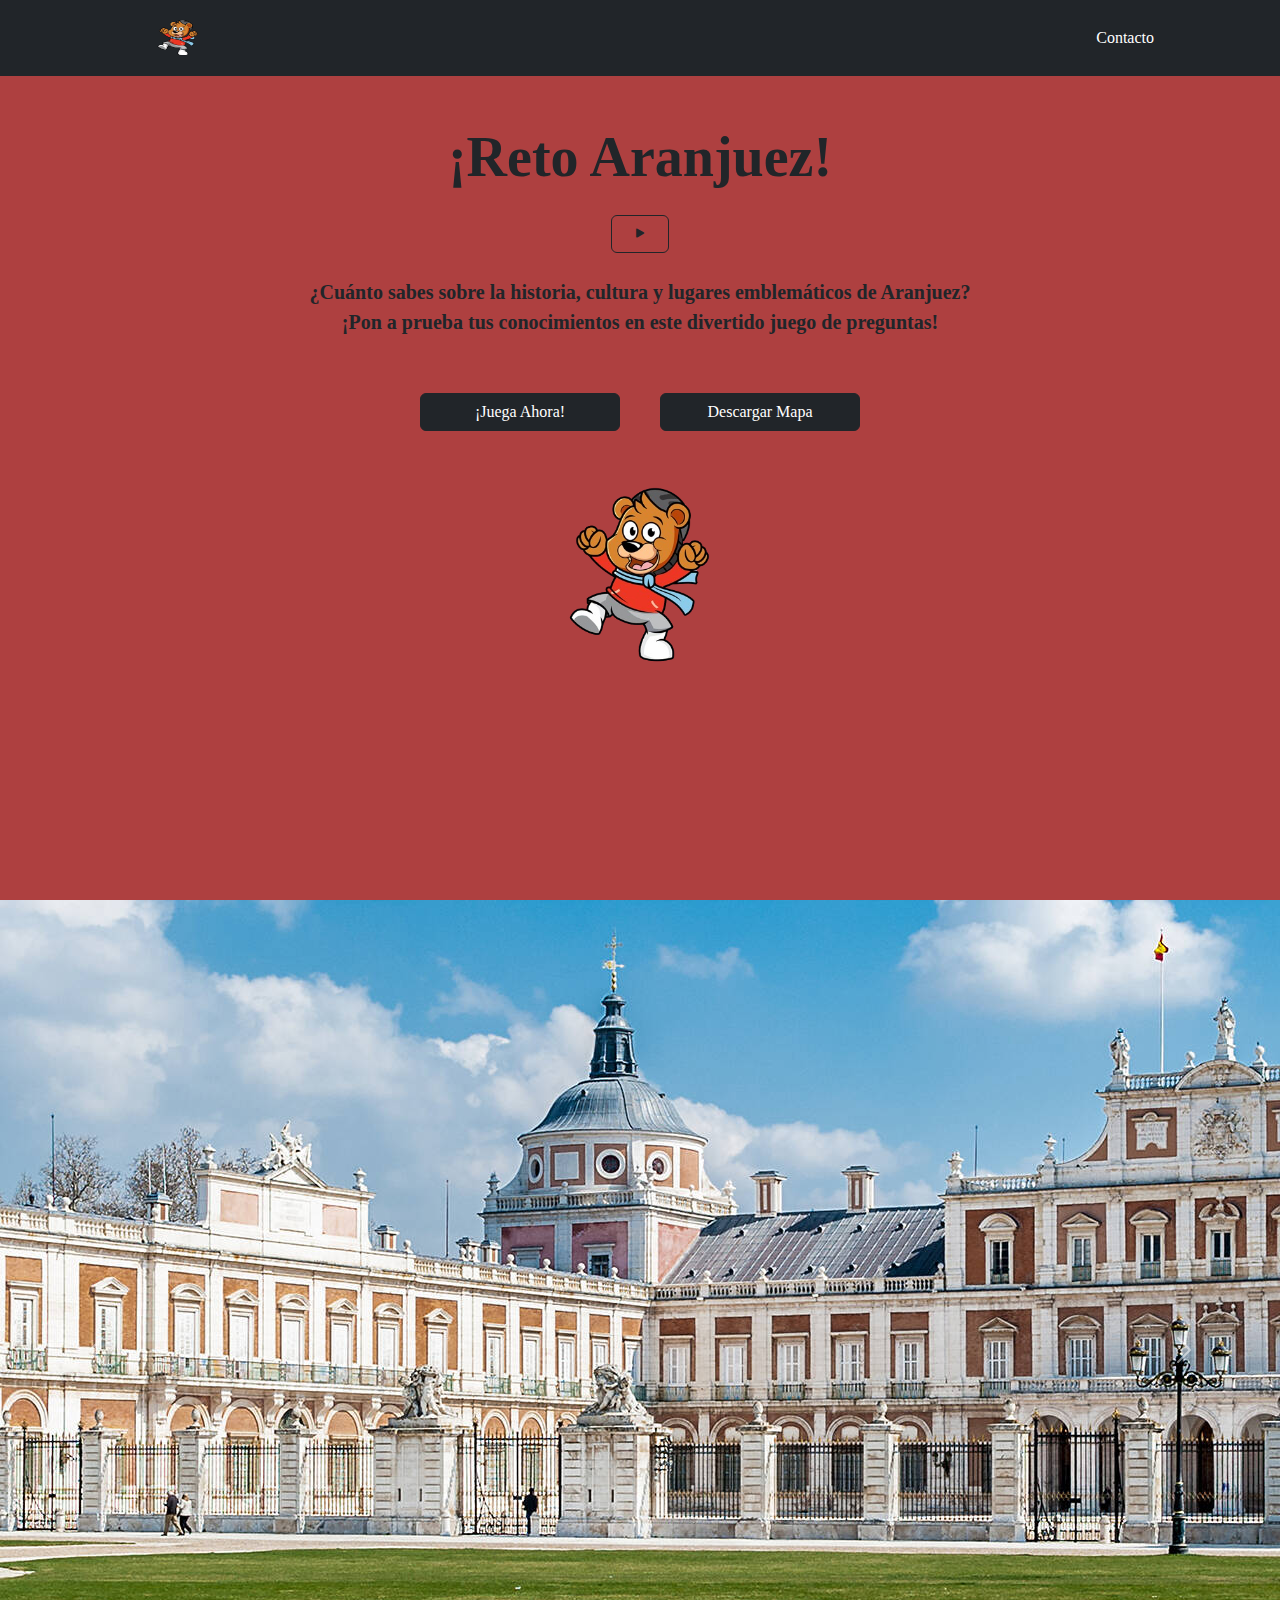
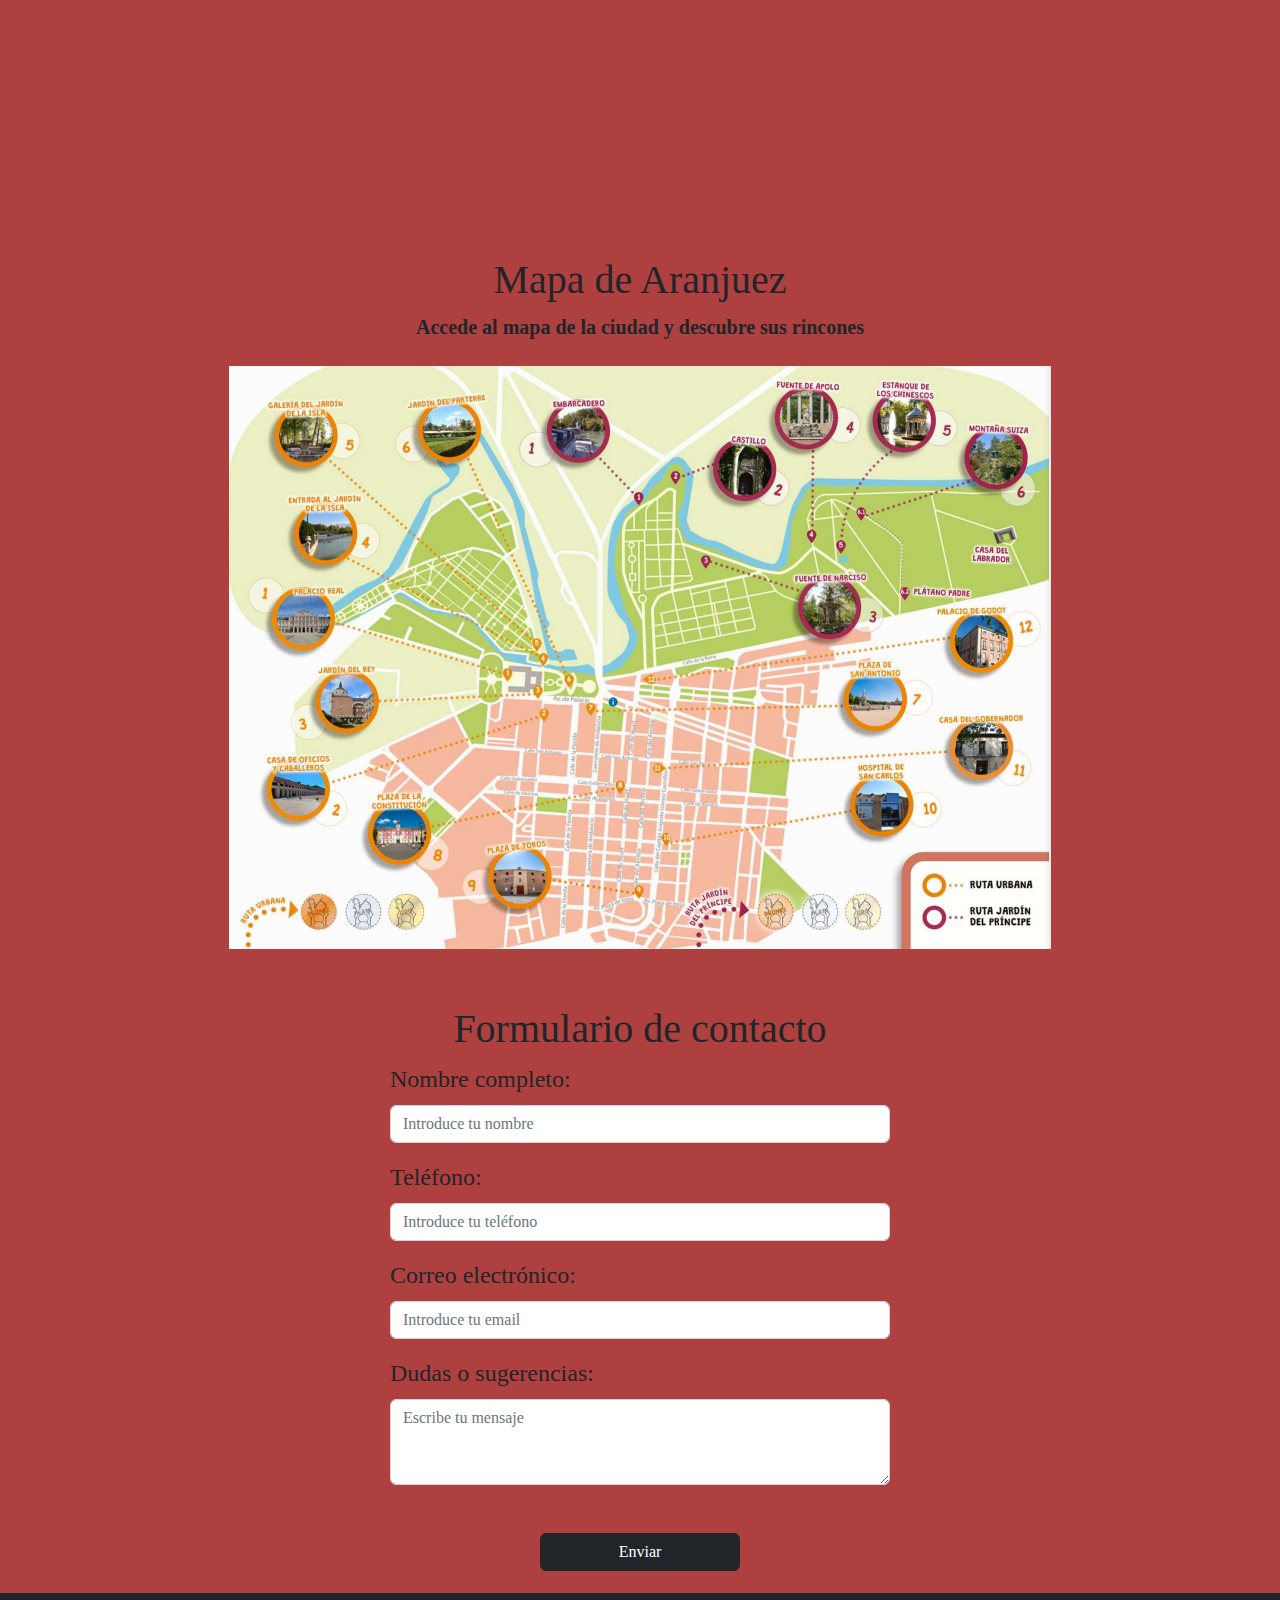
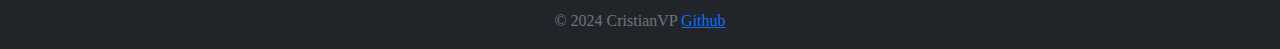
==== commit 79aafe3f: "ajuste formulario" ====
--- a/index.html
+++ b/index.html
@@ -81,7 +81,7 @@
       </div>
   </div>
   </header>
-  
+
   <div class="vh-100 d-flex">
     <div id="carouselExample" class="carousel slide flex-shrink-0 position-relative">
       <div class="carousel-inner">
@@ -107,61 +107,63 @@
   </div>
 
   <div class="vh-100 d-flex-basis">
-  <div class="map">
-    <h1 class="title-form">Mapa de Aranjuez</h1>
-    <p class="lead mb-4 fw-bold text-center">Accede al mapa de la ciudad y descubre sus rincones</p>
-    <div class="map-image">
-      <img src="images/mapa.png" alt="Aranjuez Map Image" style="max-width: 100%; height: auto; margin: 0;">
+    <div class="map">
+      <h1 class="title-form">Mapa de Aranjuez</h1>
+      <p class="lead mb-4 fw-bold text-center">Accede al mapa de la ciudad y descubre sus rincones</p>
+      <div class="map-image">
+        <img src="images/mapa.png" alt="Aranjuez Map Image" style="max-width: 100%; height: auto; margin: 0;">
+      </div>
     </div>
-  </div>
 
 
 
-  <div class="container mt-3 vh-100">
-    <h1 class="title-form" id="formulario">Formulario de contacto</h1>
-    <div class="mb-3">
-      <label for="nombre" class="form-label fs-4 text-center">Nombre completo:</label>
-      <input type="text" class="form-control" id="nombre" name="nombre" placeholder="Introduce tu nombre" required>
-    </div>
-  
-    <div class="mb-3">
-      <label for="nombre" class="form-label fs-4 text-center">Teléfono:</label>
-      <input type="text" class="form-control" id="telefono" name="telefono" placeholder="Introduce tu teléfono" required>
+    <div class="formulario">
+      <h1 class="title-form" id="formulario">Formulario de contacto</h1>
+      <div class="mb-3">
+        <label for="nombre" class="form-label fs-4 ">Nombre completo:</label>
+        <input type="text" class="form-control" id="nombre" name="nombre" placeholder="Introduce tu nombre" required>
+      </div>
+
+      <div class="mb-3">
+        <label for="nombre" class="form-label fs-4 ">Teléfono:</label>
+        <input type="text" class="form-control" id="telefono" name="telefono" placeholder="Introduce tu teléfono"
+          required>
+      </div>
+
+      <div class="mb-3">
+        <label for="email" class="form-label fs-4 ">Correo electrónico:</label>
+        <input type="email" class="form-control" id="email" name="email" placeholder="Introduce tu email" required>
+      </div>
+
+      <div class="mb-3">
+        <label for="dudas" class="form-label fs-4 ">Dudas o sugerencias:</label>
+        <textarea class="form-control" id="dudas" name="dudas" rows="3" placeholder="Escribe tu mensaje"
+          required></textarea>
+      </div>
+
+      <div class="d-flex justify-content-center">
+        <button type="submit" id="formulario" class="btn btn-dark text-center">Enviar</button>
+      </div>
     </div>
 
-    <div class="mb-3">
-      <label for="email" class="form-label fs-4 text-center">Correo electrónico:</label>
-      <input type="email" class="form-control" id="email" name="email" placeholder="Introduce tu email" required>
-    </div>
-  
-    <div class="mb-3">
-      <label for="dudas" class="form-label fs-4 text-center">Dudas o sugerencias:</label>
-      <textarea class="form-control" id="dudas" name="dudas" rows="3" placeholder="Escribe tu mensaje" required></textarea>
-    </div>
-  
-    <div class="d-flex justify-content-center">
-      <button type="submit" id="formulario" class="btn btn-dark text-center">Enviar</button>
-    </div>
-  </div>
-  
 
 
-  <footer class="py-3 bg-dark">
-    <div class="container">
-      <p class="m-0 text-center text-muted ">
-        &copy; 2024 CristianVP <a href="https://github.com/cristianvpe">Github</a>
-      </p>
-      <div id="scroll-button-container">
-        <img id="myBtn" src="images/arrow-up.svg" onclick="topFunction()" >
+    <footer class="py-3 bg-dark">
+      <div class="container">
+        <p class="m-0 text-center text-muted ">
+          &copy; 2024 CristianVP <a href="https://github.com/cristianvpe">Github</a>
+        </p>
+        <div id="scroll-button-container">
+          <img id="myBtn" src="images/arrow-up.svg" onclick="topFunction()">
+        </div>
       </div>
-    </div>
-  </footer>
+    </footer>
 
 
-  <script src="https://code.jquery.com/jquery-3.6.3.min.js"></script>
-  <script src="https://cdn.jsdelivr.net/npm/bootstrap@5.3.3/dist/js/bootstrap.bundle.min.js"></script>
+    <script src="https://code.jquery.com/jquery-3.6.3.min.js"></script>
+    <script src="https://cdn.jsdelivr.net/npm/bootstrap@5.3.3/dist/js/bootstrap.bundle.min.js"></script>
 
-  <script src="js/scripts.js"></script>
+    <script src="js/scripts.js"></script>
 </body>
 
 </html>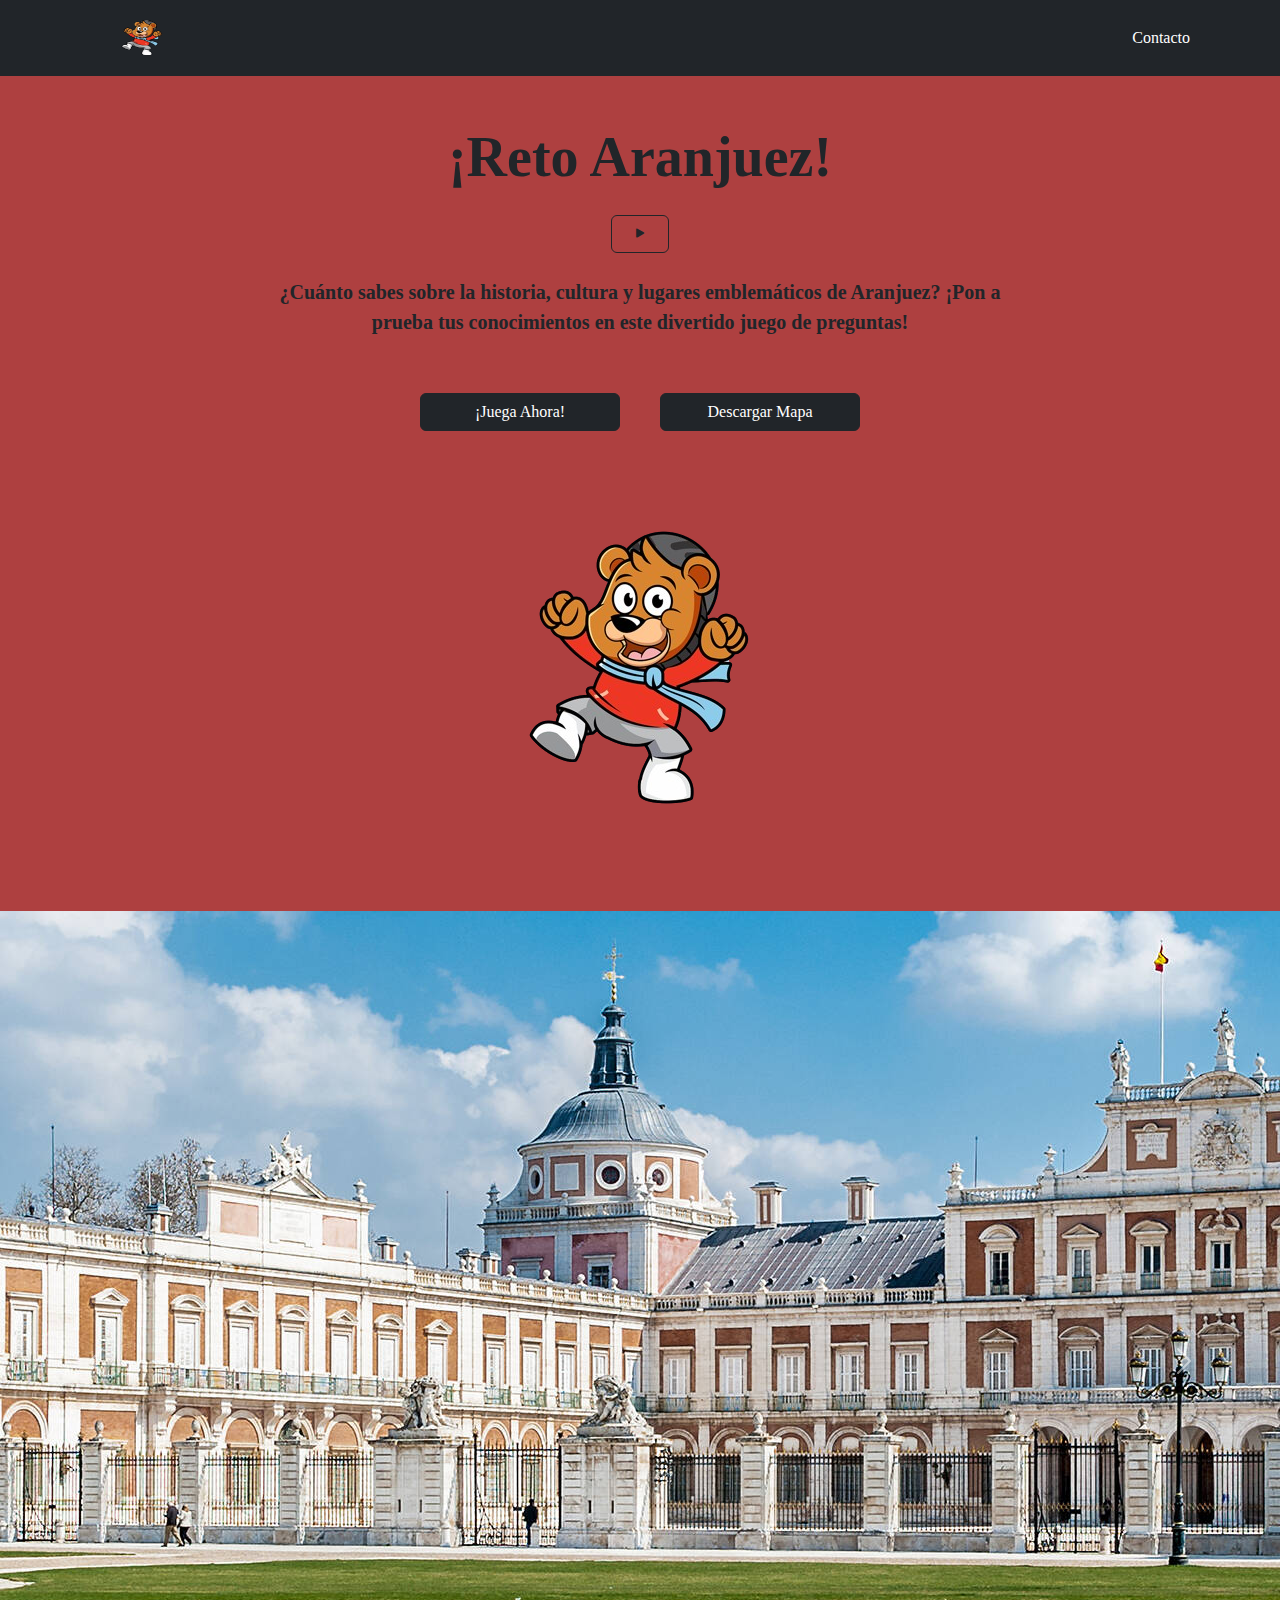
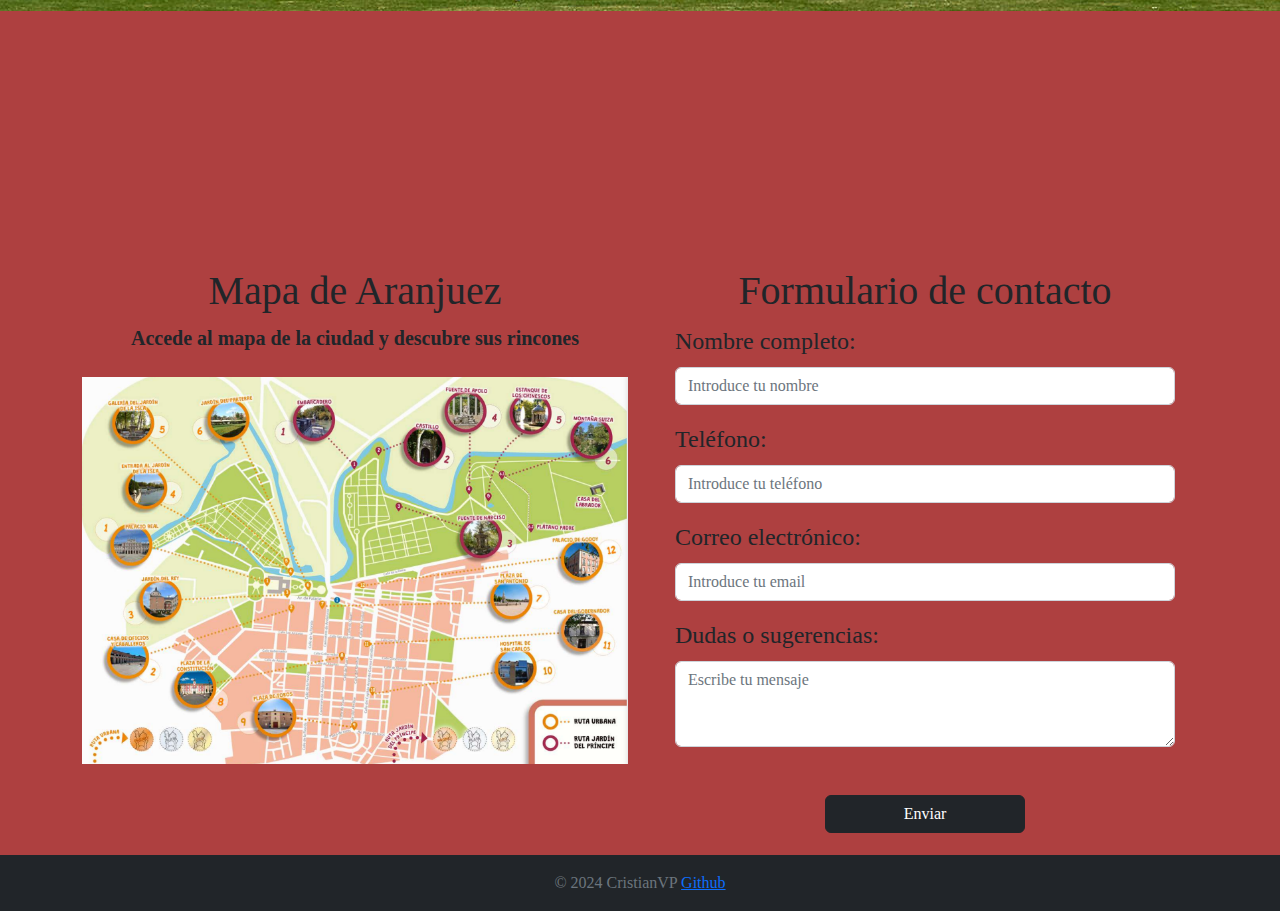
==== commit 3dae0f3e: "ajuste media query" ====
--- a/index.html
+++ b/index.html
@@ -13,86 +13,72 @@
   <link rel="stylesheet" href="https://cdn.jsdelivr.net/npm/bootstrap-icons@1.9.1/font/bootstrap-icons.css">
   <link href="css/styles.css" rel="stylesheet" />
   <link rel="stylesheet" href="https://cdnjs.cloudflare.com/ajax/libs/animate.css/4.1.1/animate.min.css" />
+  <style>
+    /* Add your custom styles here */
+  </style>
 </head>
 
 <body>
-  <div class="vh-100">
-    <nav class="navbar navbar-expand-lg navbar-light bg-dark">
-      <div class="container px-lg-5">
-        <a class="navbar-brand" href="#!">
-          <img src="images/bear-7269323_1280.png" alt="Reto Aranjuez Logo" width="120" height="50">
-        </a>
-        <button class="navbar-toggler" type="button" data-bs-toggle="collapse" data-bs-target="#navbarSupportedContent"
-          aria-controls="navbarSupportedContent" aria-expanded="false" aria-label="Toggle navigation">
-          <span class="navbar-toggler-icon"></span>
-        </button>
-        <div class="collapse navbar-collapse" id="navbarSupportedContent">
-          <ul class="navbar-nav ms-auto mb-2 mb-lg-0">
-            <!-- <audio id="audio" src="audio.mp3" type="audio"></audio>
-          <button id="btnReproducir" class="btn btn-outline-danger">
-            <span id="iconoReproducir" class="bi bi-play-fill"></span>
-          </button> -->
+  <nav class="navbar navbar-expand-lg navbar-light bg-dark">
+    <div class="container">
+      <a class="navbar-brand" href="#!">
+        <img src="images/bear-7269323_1280.png" alt="Reto Aranjuez Logo" width="120" height="50">
+      </a>
+      <button class="navbar-toggler" type="button" data-bs-toggle="collapse" data-bs-target="#navbarSupportedContent"
+        aria-controls="navbarSupportedContent" aria-expanded="false" aria-label="Toggle navigation">
+        <span class="navbar-toggler-icon"></span>
+      </button>
+      <div class="collapse navbar-collapse" id="navbarSupportedContent">
+        <ul class="navbar-nav ms-auto mb-2 mb-lg-0">
+          <li class="nav-item">
+            <a class="nav-link" href="#formulario">Contacto</a>
+          </li>
+        </ul>
+      </div>
+    </div>
+  </nav>
 
-            <!-- <li class="nav-item">
-              <a class="nav-link" aria-current="page" href="">Inicio</a>
-            </li> -->
-            <li class="nav-item">
-              <a class="nav-link" href="#formulario">Contacto</a>
-            </li>
-            <!-- <li class="nav-item">
-            <a class="nav-link" href="#!">Ranking</a>
-          </li>
-          <li class="nav-item">
-            <a class="nav-link" href="#!">Contacto</a>
-          </li> -->
-          </ul>
+  <header class="py-5 hero-section">
+    <div class="container">
+      <div class="row d-flex justify-content-center align-items-center text-center">
+        <div class="col-lg-8 col-md-10">
+          <h1 class="display-4 fw-bold mb-4">¡Reto Aranjuez!</h1>
+
+          <div title="Pulsa para repoducir" class="audio-controls text-center">
+            <audio id="audio" src="audio.mp3" type="audio"></audio>
+            <button id="btnReproducir" class="btn btn-outline-dark">
+              <span id="iconoReproducir" class="bi bi-play-fill"></span>
+            </button>
+          </div>
+
+          <div class="text-content mt-4">
+            <p class="lead mb-4 fw-bold">¿Cuánto sabes sobre la historia, cultura y lugares emblemáticos de Aranjuez?
+              ¡Pon a prueba tus conocimientos en este divertido juego de preguntas!</p>
+          </div>
+
+          <div class="d-flex justify-content-center">
+            <a class="btn btn-dark me-2 animate__animated animate__bounceIn animate__infinite" href="#!">¡Juega
+              Ahora!</a>
+            <a class="btn btn-dark" href="images/mapa.png" target="_blank">Descargar Mapa</a>
+          </div>
+
+          <img src="images/bear-7269323_1280.png" class="img-fluid mt-4" alt="Reto Aranjuez Logo">
         </div>
       </div>
-    </nav>
-
-    <header class="py-5 hero-section">
-      <div class="container px-lg-5">
-        <div class="row d-flex justify-content-center align-items-center text-center">
-          <div class="col-lg-8 col-md-10 mx-auto">
-            <h1 class="display-4 fw-bold mb-4">¡Reto Aranjuez!</h1>
-
-            <div title="Pulsa para repoducir" class="audio-controls text-center">
-              <audio id="audio" src="audio.mp3" type="audio"></audio>
-              <button id="btnReproducir" class="btn btn-outline-dark">
-                <span id="iconoReproducir" class="bi bi-play-fill"></span>
-              </button>
-            </div>
-
-            <div class="text-content mt-4">
-              <p class="lead mb-4 fw-bold">¿Cuánto sabes sobre la historia, cultura y lugares emblemáticos de Aranjuez?
-                ¡Pon a prueba tus conocimientos en este divertido juego de preguntas!</p>
-            </div>
-
-            <div class="d-flex justify-content-center">
-              <a class="btn btn-dark me-2 animate__animated animate__bounceIn animate__infinite" href="#!">¡Juega
-                Ahora!</a>
-              <div class="btnMapa"></div>
-              <a class="btn btn-dark" href="images/mapa.png" target="_blank">Descargar Mapa</a>
-            </div>
-
-            <img src="images/bear-7269323_1280.png" width="60%"></img>
-          </div>
-        </div>
-      </div>
-  </div>
+    </div>
   </header>
 
-  <div class="vh-100 d-flex">
-    <div id="carouselExample" class="carousel slide flex-shrink-0 position-relative">
+  <div class="vh-100 d-flex align-items-center justify-content-center">
+    <div id="carouselExample" class="carousel slide flex-shrink-0 position-relative" data-bs-ride="carousel">
       <div class="carousel-inner">
         <div class="carousel-item active">
-          <img src="images/aranjuez.jpg" alt="palacio" class="w-100 h-100">
+          <img src="images/aranjuez.jpg" alt="palacio" class="w-100">
         </div>
         <div class="carousel-item">
-          <img src="images/aranjuez2.jpeg" alt="chinescos" class="w-100 h-100">
+          <img src="images/aranjuez2.jpeg" alt="chinescos" class="w-100">
         </div>
         <div class="carousel-item">
-          <img src="images/aranjuez3.jpg" alt="fuente" class="w-100 h-100">
+          <img src="images/aranjuez3.jpg" alt="fuente" class="w-100">
         </div>
       </div>
       <button class="carousel-control-prev" type="button" data-bs-target="#carouselExample" data-bs-slide="prev">
@@ -106,64 +92,68 @@
     </div>
   </div>
 
-  <div class="vh-100 d-flex-basis">
-    <div class="map">
-      <h1 class="title-form">Mapa de Aranjuez</h1>
-      <p class="lead mb-4 fw-bold text-center">Accede al mapa de la ciudad y descubre sus rincones</p>
-      <div class="map-image">
-        <img src="images/mapa.png" alt="Aranjuez Map Image" style="max-width: 100%; height: auto; margin: 0;">
+  <div class="container">
+    <div class="row">
+      <div class="col-md-6">
+        <div class="map mt-5">
+          <h1 class="title-form">Mapa de Aranjuez</h1>
+          <p class="lead mb-4 fw-bold text-center">Accede al mapa de la ciudad y descubre sus rincones</p>
+          <div class="map-image">
+            <img src="images/mapa.png" alt="Aranjuez Map Image" class="img-fluid">
+          </div>
+        </div>
+      </div>
+      <div class="col-md-6">
+        <div class="formulario mt-5">
+          <h1 class="title-form" id="formulario">Formulario de contacto</h1>
+          <form>
+            <div class="mb-3">
+              <label for="nombre" class="form-label fs-4 ">Nombre completo:</label>
+              <input type="text" class="form-control" id="nombre" name="nombre" placeholder="Introduce tu nombre"
+                required>
+            </div>
+
+            <div class="mb-3">
+              <label for="telefono" class="form-label fs-4 ">Teléfono:</label>
+              <input type="text" class="form-control" id="telefono" name="telefono"
+                placeholder="Introduce tu teléfono" required>
+            </div>
+
+            <div class="mb-3">
+              <label for="email" class="form-label fs-4 ">Correo electrónico:</label>
+              <input type="email" class="form-control" id="email" name="email" placeholder="Introduce tu email"
+                required>
+            </div>
+
+            <div class="mb-3">
+              <label for="dudas" class="form-label fs-4 ">Dudas o sugerencias:</label>
+              <textarea class="form-control" id="dudas" name="dudas" rows="3" placeholder="Escribe tu mensaje"
+                required></textarea>
+            </div>
+
+            <div class="d-flex justify-content-center">
+              <button type="submit" id="formulario" class="btn btn-dark text-center">Enviar</button>
+            </div>
+          </form>
+        </div>
       </div>
     </div>
+  </div>
 
-
-
-    <div class="formulario">
-      <h1 class="title-form" id="formulario">Formulario de contacto</h1>
-      <div class="mb-3">
-        <label for="nombre" class="form-label fs-4 ">Nombre completo:</label>
-        <input type="text" class="form-control" id="nombre" name="nombre" placeholder="Introduce tu nombre" required>
-      </div>
-
-      <div class="mb-3">
-        <label for="nombre" class="form-label fs-4 ">Teléfono:</label>
-        <input type="text" class="form-control" id="telefono" name="telefono" placeholder="Introduce tu teléfono"
-          required>
-      </div>
-
-      <div class="mb-3">
-        <label for="email" class="form-label fs-4 ">Correo electrónico:</label>
-        <input type="email" class="form-control" id="email" name="email" placeholder="Introduce tu email" required>
-      </div>
-
-      <div class="mb-3">
-        <label for="dudas" class="form-label fs-4 ">Dudas o sugerencias:</label>
-        <textarea class="form-control" id="dudas" name="dudas" rows="3" placeholder="Escribe tu mensaje"
-          required></textarea>
-      </div>
-
-      <div class="d-flex justify-content-center">
-        <button type="submit" id="formulario" class="btn btn-dark text-center">Enviar</button>
+  <footer class="py-3 bg-dark">
+    <div class="container">
+      <p class="m-0 text-center text-muted ">
+        &copy; 2024 CristianVP <a href="https://github.com/cristianvpe">Github</a>
+      </p>
+      <div id="scroll-button-container">
+        <img id="myBtn" src="images/arrow-up.svg" onclick="topFunction()">
       </div>
     </div>
+  </footer>
 
-
-
-    <footer class="py-3 bg-dark">
-      <div class="container">
-        <p class="m-0 text-center text-muted ">
-          &copy; 2024 CristianVP <a href="https://github.com/cristianvpe">Github</a>
-        </p>
-        <div id="scroll-button-container">
-          <img id="myBtn" src="images/arrow-up.svg" onclick="topFunction()">
-        </div>
-      </div>
-    </footer>
-
-
-    <script src="https://code.jquery.com/jquery-3.6.3.min.js"></script>
-    <script src="https://cdn.jsdelivr.net/npm/bootstrap@5.3.3/dist/js/bootstrap.bundle.min.js"></script>
-
-    <script src="js/scripts.js"></script>
+  <script src="https://code.jquery.com/jquery-3.6.3.min.js"></script>
+  <script src="https://cdn.jsdelivr.net/npm/bootstrap@5.3.3/dist/js/bootstrap.bundle.min.js"></script>
+  <script src="js/scripts.js"></script>
 </body>
 
-</html>+</html>
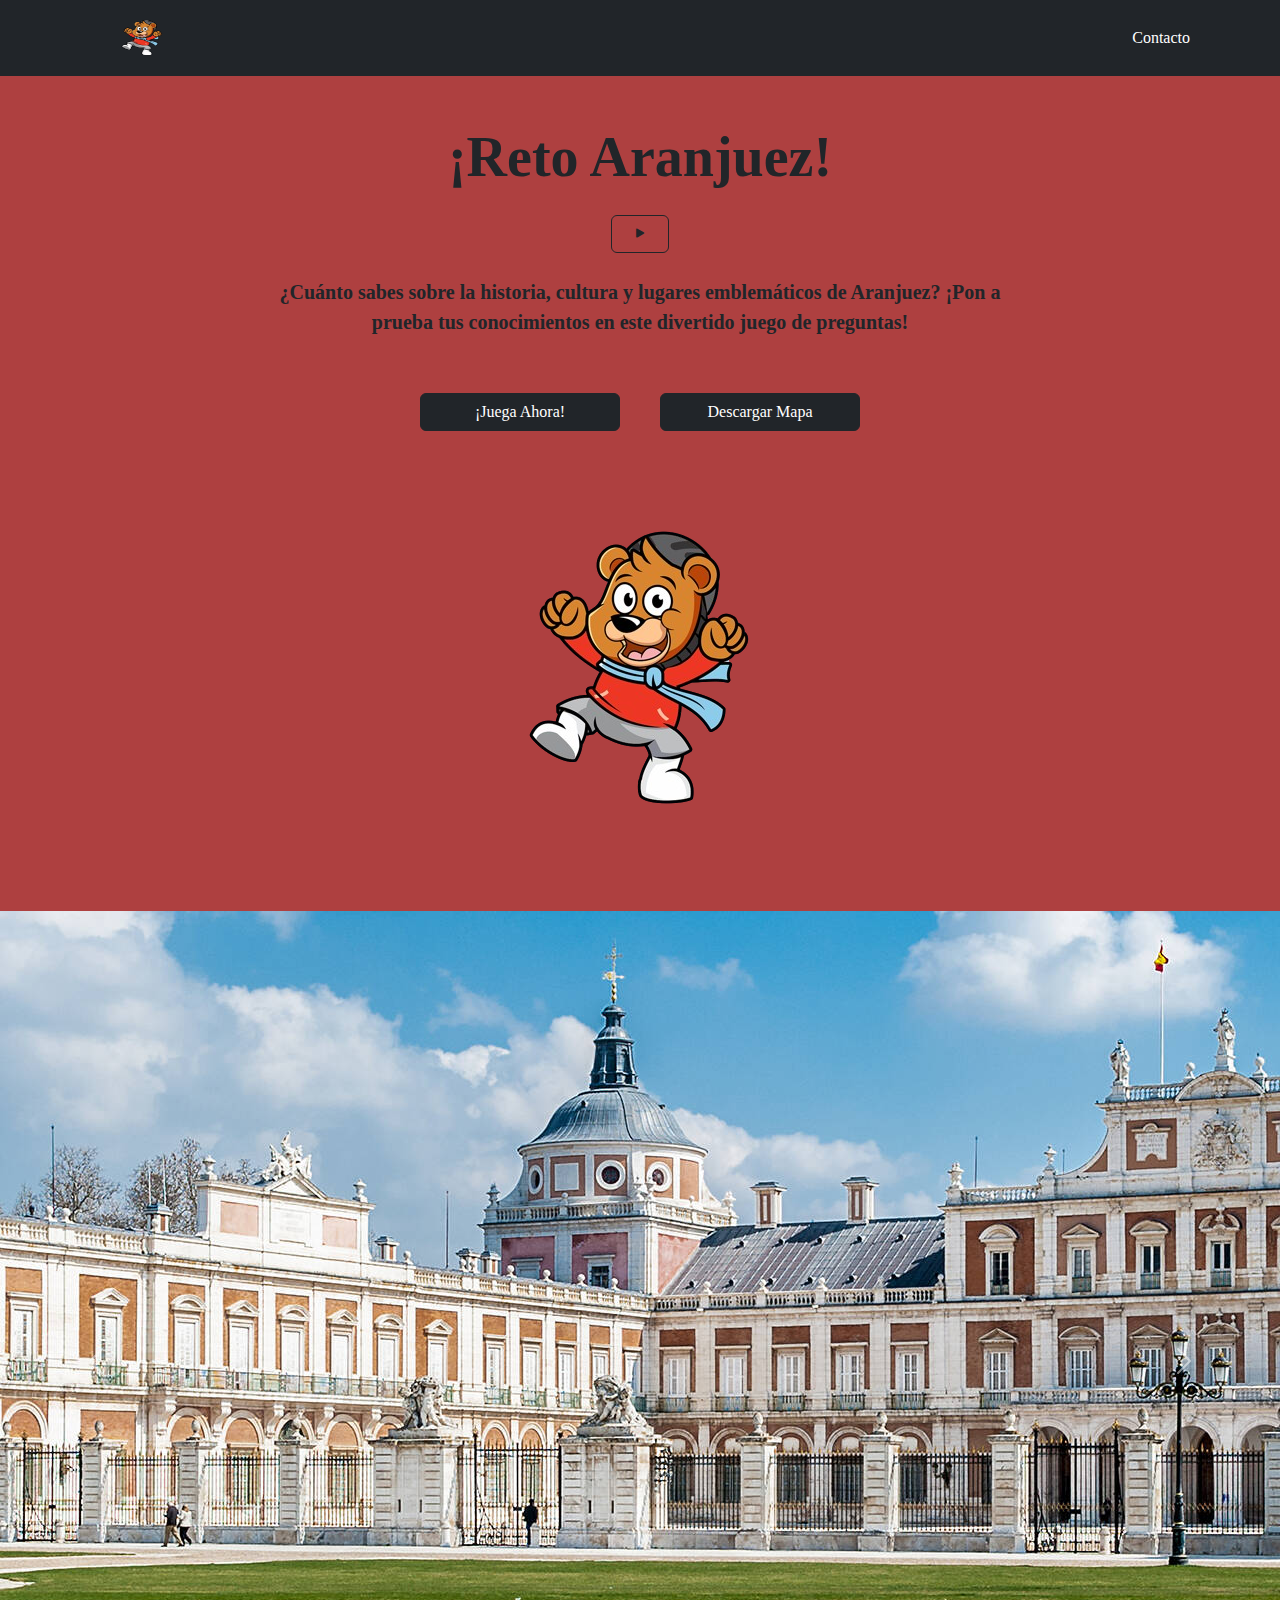
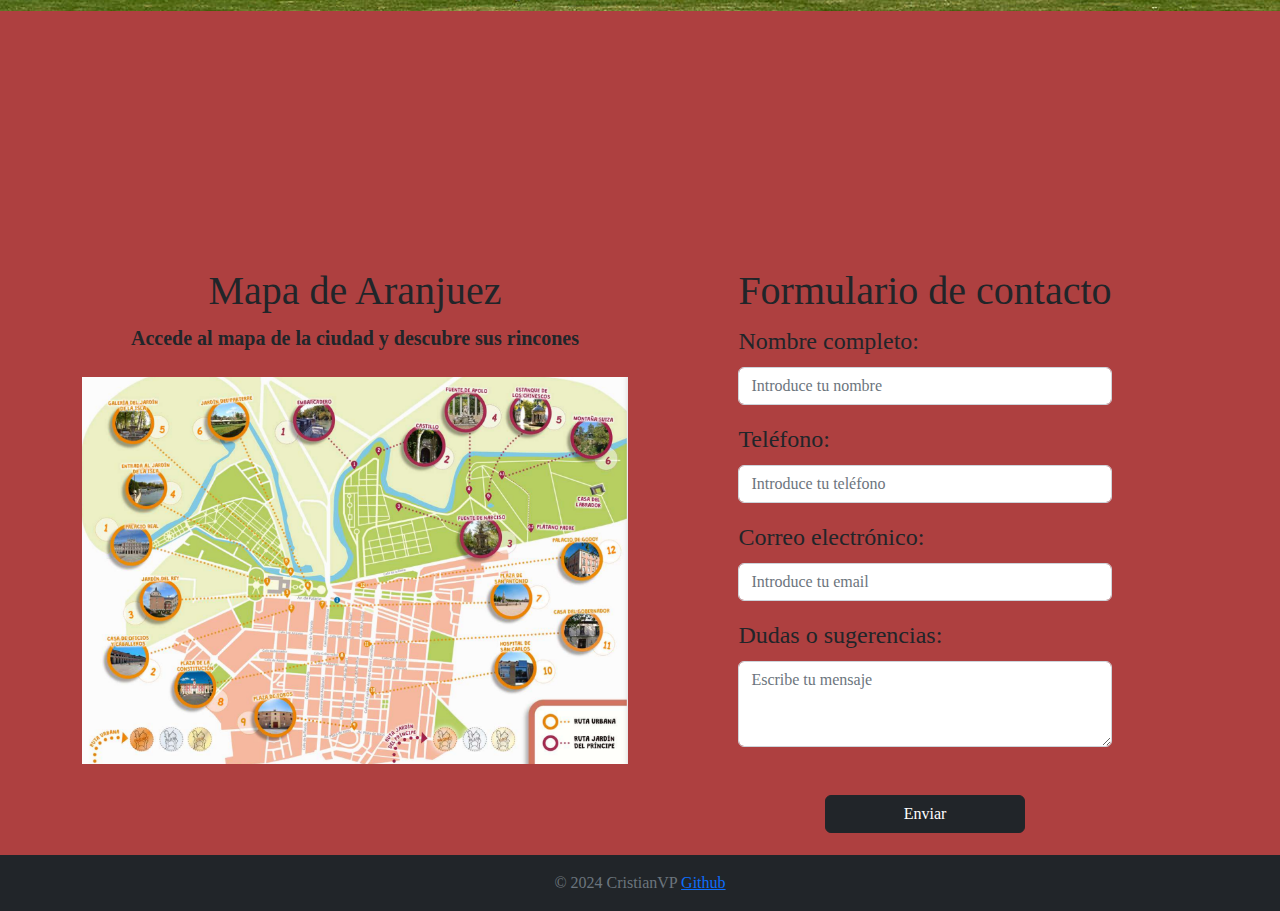
==== commit fe6d8fd6: "actualizar boton musica" ====
--- a/index.html
+++ b/index.html
@@ -44,12 +44,13 @@
         <div class="col-lg-8 col-md-10">
           <h1 class="display-4 fw-bold mb-4">¡Reto Aranjuez!</h1>
 
-          <div title="Pulsa para repoducir" class="audio-controls text-center">
-            <audio id="audio" src="audio.mp3" type="audio"></audio>
-            <button id="btnReproducir" class="btn btn-outline-dark">
+          <button id="btnReproducir" class="btn btn-outline-dark" onmouseover="mostrarControl()" onmouseout="ocultarControl()">
+            <div title="Pulsa para reproducir" class="audio-controls text-center">
               <span id="iconoReproducir" class="bi bi-play-fill"></span>
-            </button>
-          </div>
+              <audio id="audio" src="audio.mp3" type="audio"></audio>
+            </div>
+          </button>
+
 
           <div class="text-content mt-4">
             <p class="lead mb-4 fw-bold">¿Cuánto sabes sobre la historia, cultura y lugares emblemáticos de Aranjuez?
